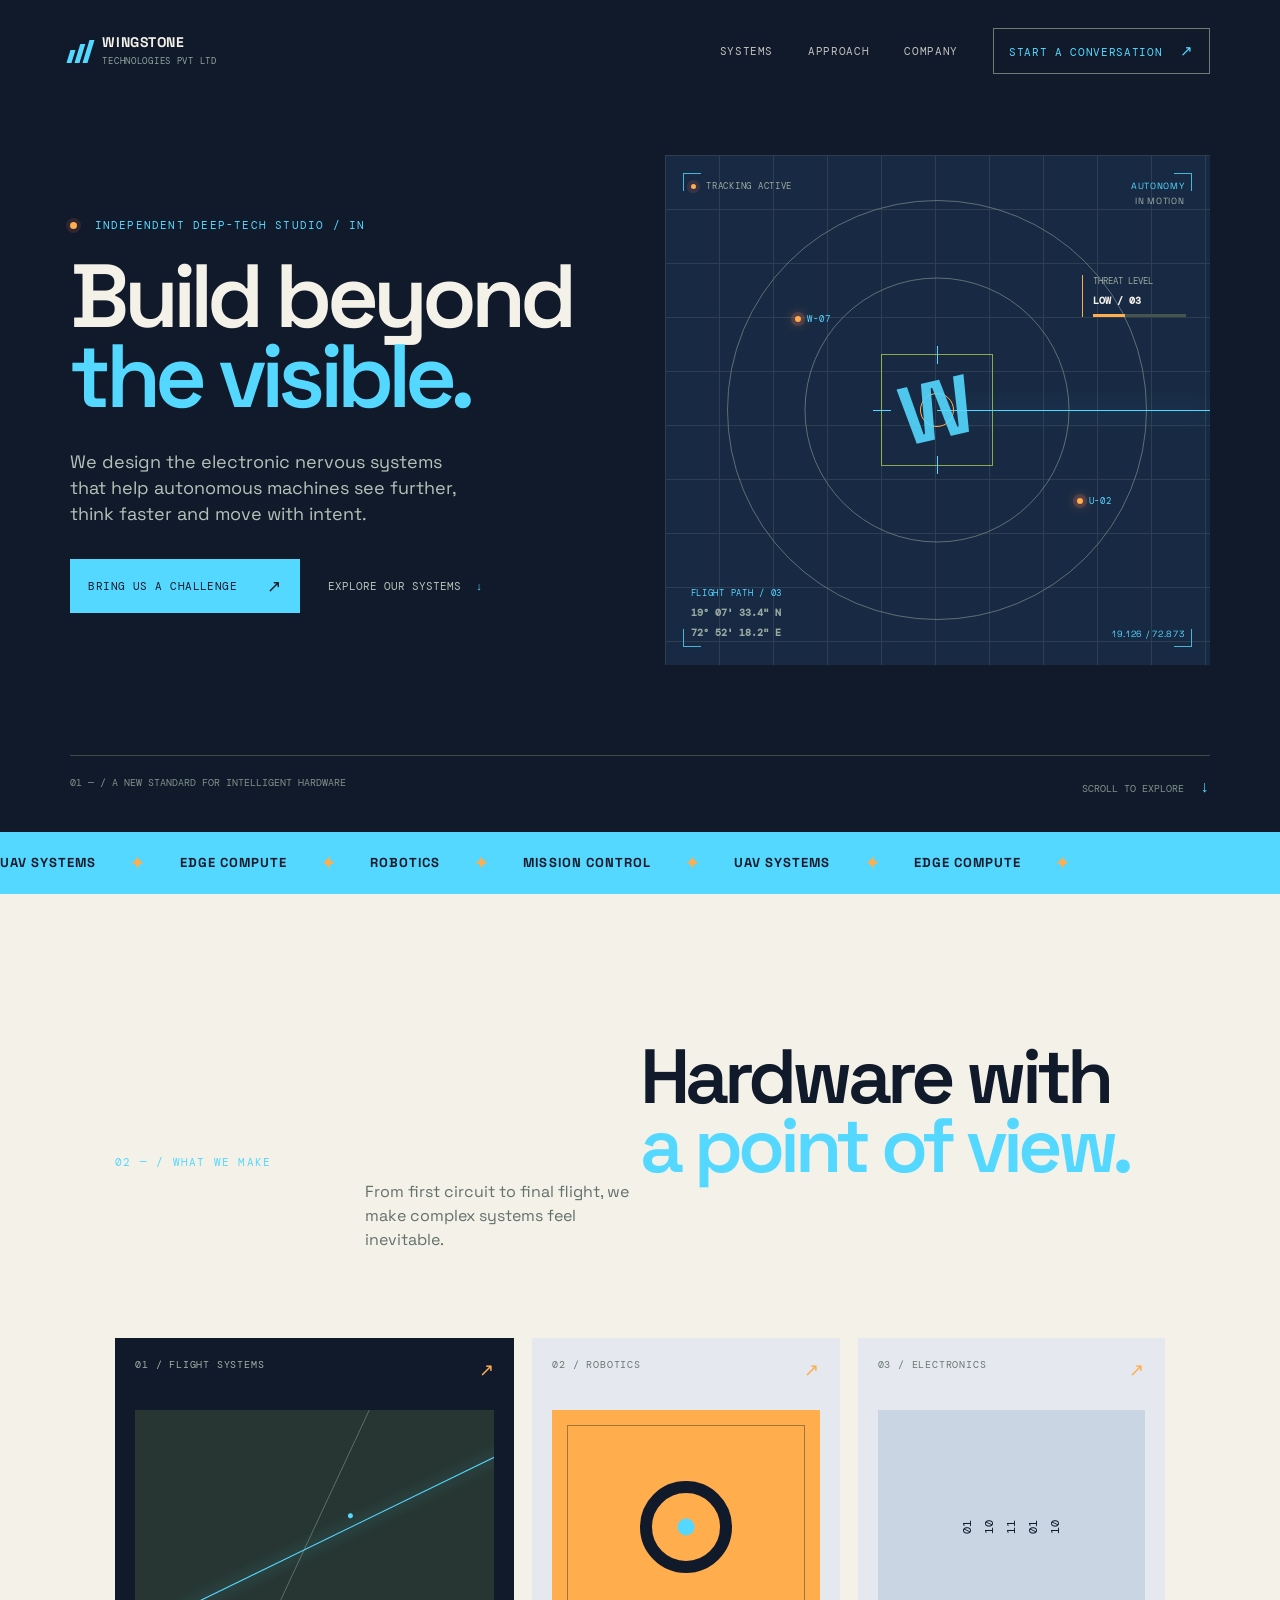
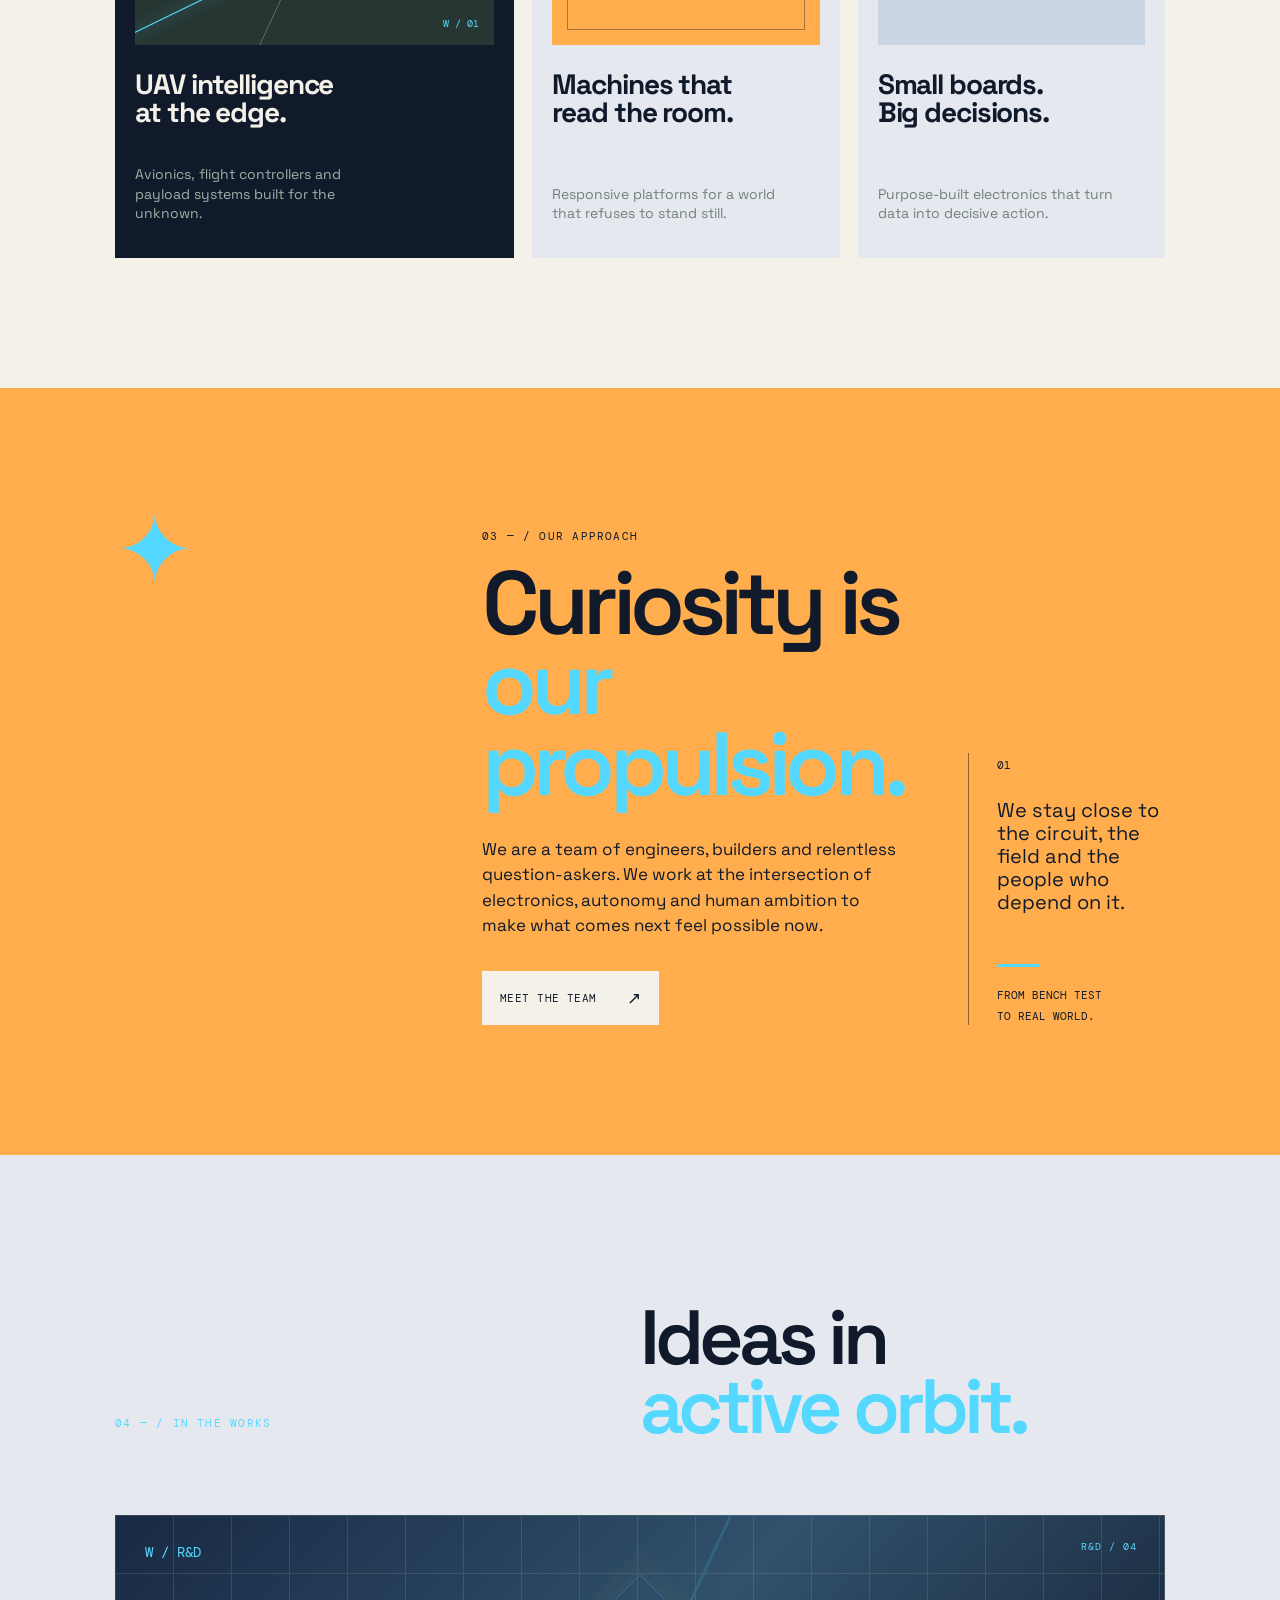
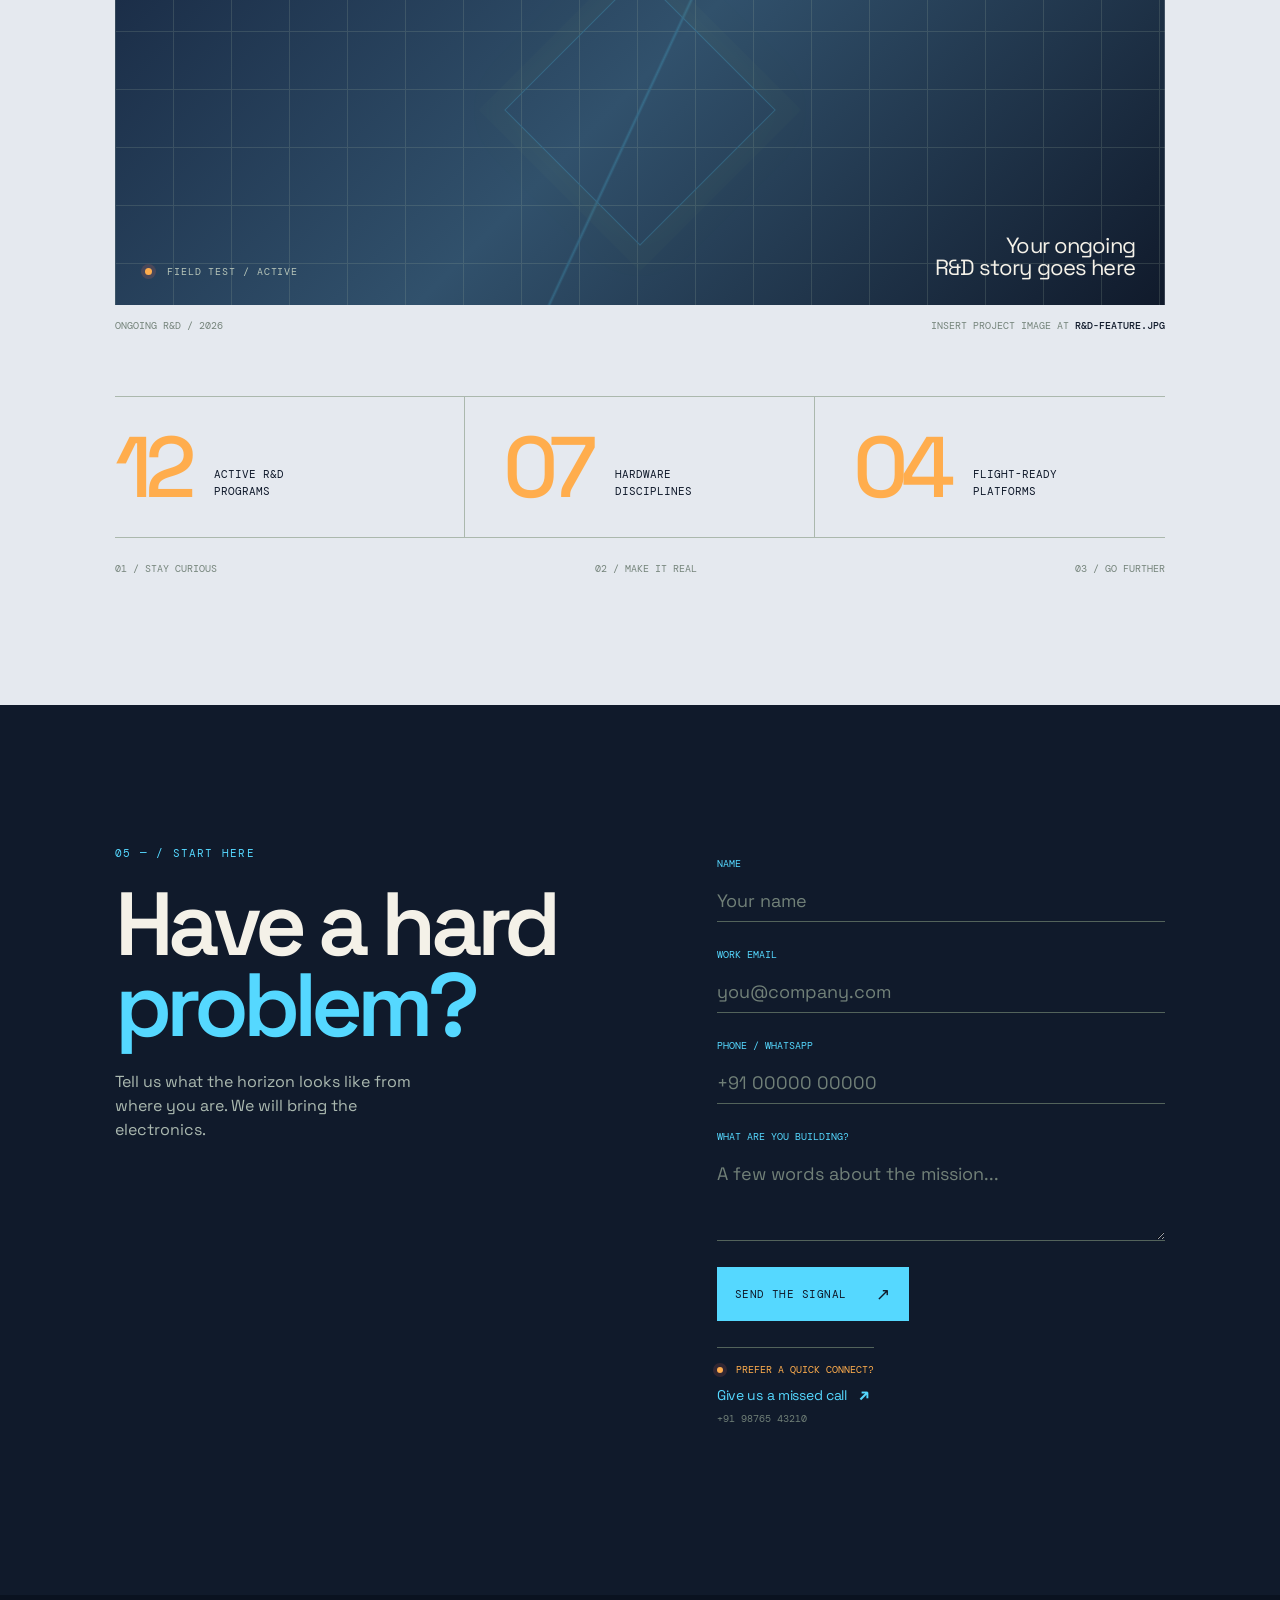
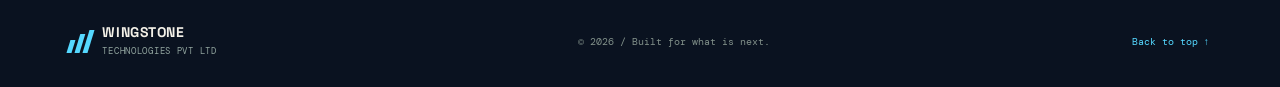
==== index.html @ be5c52ad "First commit" ====
<!doctype html>
<html lang="en">
<head>
  <meta charset="UTF-8" />
  <meta name="viewport" content="width=device-width, initial-scale=1.0" />
  <meta name="description" content="Wingstone Technologies builds intelligent electronic systems for UAVs, aerospace and robotics." />
  <title>Wingstone Technologies | Build Beyond the Visible</title>
  <link rel="preconnect" href="https://fonts.googleapis.com" />
  <link rel="preconnect" href="https://fonts.gstatic.com" crossorigin />
  <link href="https://fonts.googleapis.com/css2?family=DM+Mono:wght@400;500&family=Space+Grotesk:wght@400;500;600;700&display=swap" rel="stylesheet" />
  <link rel="stylesheet" href="styles.css" />
</head>
<body>
  <div class="site-shell">
    <header class="site-header">
      <a class="brand" href="#top" aria-label="Wingstone Technologies home">
        <span class="brand-mark"><i></i><i></i><i></i></span>
        <span>WINGSTONE<span class="brand-sub">TECHNOLOGIES PVT LTD</span></span>
      </a>
      <button class="menu-toggle" aria-label="Toggle navigation" aria-expanded="false"><span></span><span></span></button>
      <nav class="nav-links" aria-label="Primary navigation">
        <a href="#systems">Systems</a>
        <a href="#approach">Approach</a>
        <a href="#company">Company</a>
        <a class="nav-contact" href="#contact">Start a conversation <span>↗</span></a>
      </nav>
    </header>

    <main id="top">
      <section class="hero section-pad">
        <div class="hero-copy reveal">
          <p class="eyebrow"><span class="status-dot"></span> Independent deep-tech studio / IN</p>
          <h1>Build beyond<br /><em>the visible.</em></h1>
          <p class="hero-intro">We design the electronic nervous systems that help autonomous machines see further, think faster and move with intent.</p>
          <div class="hero-actions">
            <a class="button button-dark" href="#contact">Bring us a challenge <span>↗</span></a>
            <a class="text-link" href="#systems">Explore our systems <span>↓</span></a>
          </div>
        </div>
        <div class="hero-art reveal reveal-delay">
          <div class="art-grid"></div>
          <div class="radar-ring ring-one"></div><div class="radar-ring ring-two"></div>
          <div class="radar-sweep"></div>
          <div class="target-lock"><span></span><i></i></div>
          <div class="radar-blip blip-one"><i></i><span>W-07</span></div>
          <div class="radar-blip blip-two"><i></i><span>U-02</span></div>
          <div class="hud-corners"><i></i><i></i><i></i><i></i></div>
          <div class="aircraft silhouette">W</div>
          <div class="telemetry"><span>FLIGHT PATH / 03</span><strong>19° 07' 33.4" N</strong><strong>72° 52' 18.2" E</strong></div>
          <div class="art-label">AUTONOMY<br /><span>IN MOTION</span></div>
          <div class="threat-panel"><span>THREAT LEVEL</span><strong>LOW / 03</strong><i><b></b></i></div>
          <div class="tracking"><span class="status-dot"></span> TRACKING ACTIVE</div>
          <div class="coordinate">19.126 / 72.873</div>
        </div>
        <div class="hero-foot reveal">
          <span>01 — / A new standard for intelligent hardware</span>
          <span>Scroll to explore <b>↓</b></span>
        </div>
      </section>

      <section class="ticker" aria-label="Company capabilities">
        <div class="ticker-track"><span>UAV SYSTEMS</span><b>✦</b><span>EDGE COMPUTE</span><b>✦</b><span>ROBOTICS</span><b>✦</b><span>MISSION CONTROL</span><b>✦</b><span>UAV SYSTEMS</span><b>✦</b><span>EDGE COMPUTE</span><b>✦</b></div>
      </section>

      <section class="systems section-pad" id="systems">
        <div class="section-heading reveal"><p class="eyebrow">02 — / What we make</p><h2>Hardware with<br /><em>a point of view.</em></h2><p class="heading-note">From first circuit to final flight, we make complex systems feel inevitable.</p></div>
        <div class="system-grid">
          <article class="system-card system-card-main reveal"><div class="card-top"><span>01 / FLIGHT SYSTEMS</span><span class="card-arrow">↗</span></div><div class="card-visual flight-visual"><div class="flight-line"></div><span class="visual-tag">W / 01</span></div><h3>UAV intelligence<br />at the edge.</h3><p>Avionics, flight controllers and payload systems built for the unknown.</p></article>
          <article class="system-card reveal reveal-delay"><div class="card-top"><span>02 / ROBOTICS</span><span class="card-arrow">↗</span></div><div class="card-visual robot-visual"><div class="robot-eye"></div><div class="robot-cross"></div></div><h3>Machines that<br />read the room.</h3><p>Responsive platforms for a world that refuses to stand still.</p></article>
          <article class="system-card reveal"><div class="card-top"><span>03 / ELECTRONICS</span><span class="card-arrow">↗</span></div><div class="card-visual circuit-visual"><span>01</span><span>10</span><span>11</span><span>01</span><span>10</span></div><h3>Small boards.<br />Big decisions.</h3><p>Purpose-built electronics that turn data into decisive action.</p></article>
        </div>
      </section>

      <section class="manifesto" id="approach">
        <div class="manifesto-mark">✦</div>
        <div class="manifesto-copy reveal"><p class="eyebrow">03 — / Our approach</p><h2>Curiosity is<br /><em>our propulsion.</em></h2><p>We are a team of engineers, builders and relentless question-askers. We work at the intersection of electronics, autonomy and human ambition to make what comes next feel possible now.</p><a class="button button-light" href="#contact">Meet the team <span>↗</span></a></div>
        <div class="manifesto-aside reveal reveal-delay"><span class="aside-number">01</span><p>We stay close to the circuit, the field and the people who depend on it.</p><span class="aside-line"></span><span class="aside-caption">From bench test<br />to real world.</span></div>
      </section>

      <section class="numbers section-pad" id="company">
        <div class="section-heading reveal"><p class="eyebrow">04 — / In the works</p><h2>Ideas in<br /><em>active orbit.</em></h2></div>
        <figure class="rd-feature reveal">
          <div class="rd-photo" role="img" aria-label="Ongoing R&D project image placeholder">
            <div class="rd-photo-grid"></div>
            <span class="rd-photo-mark">W / R&amp;D</span>
            <span class="rd-photo-status"><i></i> FIELD TEST / ACTIVE</span>
            <span class="rd-photo-note">Your ongoing<br />R&amp;D story goes here</span>
          </div>
          <figcaption><span>Ongoing R&amp;D / 2026</span><span>Insert project image at <b>r&amp;d-feature.jpg</b></span></figcaption>
        </figure>
        <div class="number-grid">
          <div class="number-item reveal"><strong data-count="12">0</strong><span>Active R&amp;D<br />programs</span></div>
          <div class="number-item reveal"><strong data-count="07">0</strong><span>Hardware<br />disciplines</span></div>
          <div class="number-item reveal"><strong data-count="04">0</strong><span>Flight-ready<br />platforms</span></div>
        </div>
        <div class="principles reveal"><span>01 / STAY CURIOUS</span><span>02 / MAKE IT REAL</span><span>03 / GO FURTHER</span></div>
      </section>

      <section class="contact section-pad" id="contact">
        <div class="contact-copy reveal"><p class="eyebrow">05 — / Start here</p><h2>Have a hard<br /><em>problem?</em></h2><p>Tell us what the horizon looks like from where you are. We will bring the electronics.</p></div>
        <form class="contact-form reveal reveal-delay">
          <label>Name<input required type="text" placeholder="Your name" /></label>
          <label>Work email<input required type="email" placeholder="you@company.com" /></label>
           <label>Phone / WhatsApp<input type="tel" placeholder="+91 00000 00000" /></label>
          <label>What are you building?<textarea required rows="3" placeholder="A few words about the mission..."></textarea></label>
          <button class="button button-dark" type="submit">Send the signal <span>↗</span></button>
           <a class="missed-call" href="tel:+919876543210"><span><i></i> Prefer a quick connect?</span><strong>Give us a missed call <b>↗</b></strong><small>+91 98765 43210</small></a>
          <p class="form-message" role="status"></p>
        </form>
      </section>
    </main>

    <footer class="site-footer"><a class="brand" href="#top"><span class="brand-mark"><i></i><i></i><i></i></span><span>WINGSTONE<span class="brand-sub">TECHNOLOGIES PVT LTD</span></span></a><span class="footer-note">© <span id="year"></span> / Built for what is next.</span><a class="footer-top" href="#top">Back to top ↑</a></footer>
  </div>
  <script src="script.js"></script>
</body>
</html>
---- styles.css ----
.missed-call{display:grid;gap:7px;width:max-content;color:#abb9b0;font:10px var(--mono);text-transform:uppercase;border-top:1px solid #53635b;padding-top:15px}.missed-call span{color:var(--coral)}.missed-call i{display:inline-block;width:6px;height:6px;margin-right:7px;border-radius:50%;background:var(--coral);box-shadow:0 0 0 4px rgba(255,113,91,.14)}.missed-call strong{color:var(--acid);font:14px var(--display);letter-spacing:-.02em;text-transform:none}.missed-call strong b{font-size:17px;margin-left:8px}.missed-call small{color:#718078;font:10px var(--mono)}.form-message{font:11px var(--mono);color:var(--acid);min-height:14px;margin:0}
@import url('https://fonts.googleapis.com/css2?family=DM+Mono:wght@400;500&family=Space+Grotesk:wght@400;500;600;700&display=swap');

:root { --ink:#101a2b; --paper:#f4f1e8; --acid:#55d8ff; --coral:#ffad4d; --mist:#d9e0ea; --mono:'DM Mono', monospace; --display:'Space Grotesk', sans-serif; }
* { box-sizing:border-box; }
html { scroll-behavior:smooth; }
body { margin:0; color:var(--ink); background:var(--paper); font-family:var(--display); }
a { color:inherit; text-decoration:none; }
.site-shell { overflow:hidden; }
.site-header { position:absolute; z-index:10; top:0; width:100%; padding:28px 5.5vw; display:flex; align-items:center; justify-content:space-between; color:var(--paper); }
.brand { display:flex; align-items:center; gap:11px; font-size:14px; font-weight:700; letter-spacing:.04em; line-height:1; }
.brand-sub { display:block; margin-top:6px; color:#91a49e; font:9px var(--mono); letter-spacing:.08em; }
.brand-mark { display:flex; align-items:flex-end; gap:3px; height:23px; transform:skew(-17deg); }
.brand-mark i { display:block; width:5px; background:var(--acid); }.brand-mark i:nth-child(1){height:13px}.brand-mark i:nth-child(2){height:19px}.brand-mark i:nth-child(3){height:23px}
.nav-links { display:flex; align-items:center; gap:35px; font:11px var(--mono); letter-spacing:.06em; text-transform:uppercase; }.nav-links a { opacity:.78; transition:opacity .25s; }.nav-links a:hover{opacity:1}.nav-contact { border:1px solid #6c7c75; padding:12px 15px; color:var(--acid); opacity:1!important; }.nav-contact span { font-size:15px; margin-left:10px; }
.menu-toggle { display:none; }
.section-pad { padding:130px 9vw; }
.hero { min-height:760px; padding:155px 5.5vw 35px; display:grid; grid-template-columns:1fr 1.08fr; gap:7vw; align-items:center; background:#17211f; color:var(--paper); position:relative; }
.hero-copy { position:relative; z-index:1; }.eyebrow { color:var(--acid); font:11px var(--mono); letter-spacing:.11em; text-transform:uppercase; }.status-dot { width:7px; height:7px; display:inline-block; border-radius:50%; background:var(--coral); margin-right:9px; box-shadow:0 0 0 4px rgba(255,113,91,.13); }
h1,h2 { margin:24px 0; font-size:clamp(56px,7vw,106px); line-height:.9; letter-spacing:-.065em; font-weight:600; }h1 em,h2 em { color:var(--acid); font-style:normal; }.hero-intro { max-width:405px; color:#b6c2b9; font-size:18px; line-height:1.45; margin:32px 0; }.hero-actions { display:flex; align-items:center; gap:28px; }.button { display:inline-flex; align-items:center; justify-content:space-between; gap:30px; padding:16px 18px; border:0; font:11px var(--mono); letter-spacing:.04em; text-transform:uppercase; cursor:pointer; transition:transform .25s, background .25s; }.button:hover { transform:translateY(-3px); }.button-dark { background:var(--acid); color:var(--ink); }.button-light { background:var(--paper); color:var(--ink); }.button span { font-size:17px; }.text-link { color:#b6c2b9; font:11px var(--mono); text-transform:uppercase; }.text-link span { color:var(--acid); margin-left:8px; }
.hero-art { height:510px; position:relative; background:#202c29; overflow:hidden; }.art-grid { position:absolute; inset:0; opacity:.2; background-image:linear-gradient(#82958c 1px, transparent 1px),linear-gradient(90deg,#82958c 1px,transparent 1px); background-size:54px 54px; }.radar-ring { position:absolute; border:1px solid #82958c; border-radius:50%; left:50%; top:50%; transform:translate(-50%,-50%); opacity:.65; }.ring-one{width:420px;height:420px}.ring-two{width:265px;height:265px}.radar-sweep { position:absolute; left:50%; top:50%; width:50%; height:1px; background:var(--acid); transform-origin:left; animation:sweep 5s linear infinite; box-shadow:0 0 24px var(--acid); }.target-lock { position:absolute; left:50%; top:50%; width:112px; height:112px; transform:translate(-50%,-50%); border:1px solid rgba(200,239,83,.65); animation:lockPulse 2s ease-in-out infinite; }.target-lock:before,.target-lock:after,.target-lock span:before,.target-lock span:after { content:''; position:absolute; background:var(--acid); }.target-lock:before,.target-lock:after { width:18px; height:1px; top:50%; }.target-lock:before{left:-9px}.target-lock:after{right:-9px}.target-lock span:before,.target-lock span:after { width:1px; height:18px; left:50%; }.target-lock span:before{top:-9px}.target-lock span:after{bottom:-9px}.target-lock i { position:absolute; inset:38px; border:1px solid var(--coral); border-radius:50%; }.radar-blip { position:absolute; display:flex; align-items:center; gap:6px; color:var(--acid); font:9px var(--mono); letter-spacing:.08em; }.radar-blip i { width:6px; height:6px; border-radius:50%; background:var(--coral); box-shadow:0 0 0 4px rgba(255,113,91,.18),0 0 12px var(--coral); animation:blip 1.8s ease-in-out infinite; }.blip-one{left:24%;top:31%;animation:contactOne 7s ease-in-out infinite}.blip-two{right:18%;bottom:31%;animation:contactTwo 9s ease-in-out infinite}.hud-corners { position:absolute; inset:18px; pointer-events:none; }.hud-corners i { position:absolute; width:18px; height:18px; border-color:var(--acid); border-style:solid; opacity:.8; }.hud-corners i:nth-child(1){top:0;left:0;border-width:1px 0 0 1px}.hud-corners i:nth-child(2){top:0;right:0;border-width:1px 1px 0 0}.hud-corners i:nth-child(3){bottom:0;left:0;border-width:0 0 1px 1px}.hud-corners i:nth-child(4){bottom:0;right:0;border-width:0 1px 1px 0}.aircraft { position:absolute; left:50%; top:50%; transform:translate(-50%,-50%) rotate(-13deg); color:var(--acid); font-size:82px; font-weight:700; opacity:.9; }.telemetry { position:absolute; bottom:26px; left:26px; display:grid; gap:7px; font:10px var(--mono); color:#99aaa0; }.telemetry span,.coordinate,.art-label { color:var(--acid); font-size:9px; letter-spacing:.08em; }.art-label { position:absolute; top:24px; right:25px; text-align:right; line-height:1.7; }.art-label span{color:#9caea5}.threat-panel { position:absolute; right:24px; top:120px; display:grid; gap:7px; min-width:104px; border-left:1px solid var(--coral); padding-left:10px; font:9px var(--mono); color:#99aaa0; }.threat-panel strong{color:var(--paper);font-size:10px}.threat-panel i{height:3px;background:#45544d}.threat-panel b{display:block;width:35%;height:100%;background:var(--coral)}.tracking { position:absolute; left:26px; top:25px; color:#99aaa0; font:9px var(--mono); letter-spacing:.08em; }.tracking .status-dot{width:5px;height:5px;margin-right:5px}.coordinate { position:absolute; right:25px; bottom:25px; }.hero-foot { grid-column:1/-1; border-top:1px solid #3c4a44; padding-top:20px; display:flex; justify-content:space-between; color:#80918a; font:10px var(--mono); text-transform:uppercase; }.hero-foot b{color:var(--acid);font-size:16px;margin-left:10px}
.ticker { padding:20px 0; background:var(--acid); overflow:hidden; white-space:nowrap; }.ticker-track { display:flex; align-items:center; gap:34px; width:max-content; animation:marquee 24s linear infinite; font-size:13px; font-weight:700; letter-spacing:.08em; }.ticker b { font-size:17px; color:var(--coral); }
.section-heading { display:grid; grid-template-columns:1fr 1fr; align-items:end; margin-bottom:74px; }.section-heading h2 { font-size:clamp(48px,6vw,82px); margin:18px 0 0; }.heading-note { max-width:275px; justify-self:end; line-height:1.5; color:#62716a; margin:0 0 12px; }.systems { background:var(--paper); }.system-grid { display:grid; grid-template-columns:1.3fr 1fr 1fr; gap:18px; }.system-card { min-height:520px; padding:20px; background:#dfe4da; display:flex; flex-direction:column; }.system-card-main { background:var(--ink); color:var(--paper); }.card-top { display:flex; justify-content:space-between; font:10px var(--mono); color:#687770; letter-spacing:.08em; }.system-card-main .card-top{color:#a2b0a7}.card-arrow { font-size:18px; color:var(--coral); }.card-visual { height:235px; margin:28px 0 25px; position:relative; overflow:hidden; }.flight-visual { background:#273632; background-image:radial-gradient(circle at 60% 45%, var(--acid) 0 2px,transparent 3px),linear-gradient(115deg,transparent 49.8%,#5e7167 50%,transparent 50.2%); }.flight-line { position:absolute; height:1px; width:140%; top:55%; left:-17%; background:var(--acid); transform:rotate(-26deg); box-shadow:0 0 14px var(--acid); }.visual-tag { position:absolute; bottom:15px; right:15px; color:var(--acid); font:10px var(--mono); }.robot-visual { background:var(--coral); }.robot-eye { position:absolute; width:92px; height:92px; border:12px solid var(--ink); border-radius:50%; left:50%; top:50%; transform:translate(-50%,-50%); }.robot-eye:after { content:''; width:17px; height:17px; background:var(--acid); border-radius:50%; position:absolute; left:50%; top:50%; transform:translate(-50%,-50%); }.robot-cross { position:absolute; inset:15px; border:1px solid rgba(23,33,31,.4); }.circuit-visual { display:flex; gap:8px; align-items:center; justify-content:center; background:#b9c4b8; background-image:linear-gradient(90deg,transparent 49%,#89998f 50%,transparent 51%),linear-gradient(#89998f 1px,transparent 1px); background-size:100% 56px; }.circuit-visual span { font:12px var(--mono); color:var(--ink); transform:rotate(-90deg); }.system-card h3 { margin:0 0 12px; font-size:28px; line-height:1; letter-spacing:-.04em; }.system-card p { color:#718078; font-size:14px; line-height:1.4; max-width:240px; margin-top:auto; }.system-card-main p{color:#a2b0a7}
.manifesto { background:var(--coral); color:var(--ink); padding:130px 9vw; display:grid; grid-template-columns:1fr 1.2fr .65fr; gap:5vw; position:relative; }.manifesto .eyebrow{color:var(--ink)}.manifesto h2{margin-top:20px}.manifesto-copy>p:not(.eyebrow){max-width:455px;font-size:17px;line-height:1.5;margin:32px 0}.manifesto-mark{font-size:95px;color:var(--acid);line-height:.7}.manifesto-aside{border-left:1px solid rgba(23,33,31,.5); padding-left:28px; align-self:end}.aside-number{font:11px var(--mono)}.manifesto-aside p{font-size:20px;line-height:1.15;margin:25px 0 50px}.aside-line{display:block;width:42px;height:3px;background:var(--acid);margin-bottom:16px}.aside-caption{font:11px var(--mono);text-transform:uppercase}
.numbers { background:#dfe4da; }.rd-feature { margin:0 0 64px; }.rd-photo { height:390px; position:relative; overflow:hidden; background-image:url('r&d-feature.jpg'),linear-gradient(135deg,#263733,#55655b 48%,#17211f); background-position:center;background-size:cover; color:var(--paper); }.rd-photo:before { content:'R&D / 04'; position:absolute; top:25px; right:28px; color:var(--acid); font:10px var(--mono); letter-spacing:.1em; }.rd-photo-grid { position:absolute; inset:0; opacity:.2; background-image:linear-gradient(115deg,transparent 49.8%,var(--acid) 50%,transparent 50.2%),linear-gradient(#9caf9e 1px,transparent 1px),linear-gradient(90deg,#9caf9e 1px,transparent 1px); background-size:100% 100%,58px 58px,58px 58px; }.rd-photo-grid:after { content:''; position:absolute; width:190px; height:190px; left:50%; top:50%; transform:translate(-50%,-50%) rotate(45deg); border:1px solid var(--acid); box-shadow:0 0 0 18px rgba(200,239,83,.08),0 0 45px rgba(200,239,83,.16); }.rd-photo-mark { position:absolute; left:30px; top:28px; color:var(--acid); font:14px var(--mono); }.rd-photo-status { position:absolute; left:30px; bottom:27px; color:#b7c5b9; font:10px var(--mono); letter-spacing:.09em; }.rd-photo-status i { display:inline-block; width:7px; height:7px; margin-right:8px; border-radius:50%; background:var(--coral); box-shadow:0 0 0 4px rgba(255,113,91,.16); }.rd-photo-note { position:absolute; right:30px; bottom:27px; color:var(--paper); font-size:22px; line-height:1; text-align:right; letter-spacing:-.04em; }.rd-feature figcaption { display:flex; justify-content:space-between; padding-top:14px; color:#75847b; font:10px var(--mono); text-transform:uppercase; }.rd-feature figcaption b { color:var(--ink); font-weight:500; }.number-grid { display:grid; grid-template-columns:repeat(3,1fr); border-top:1px solid #abb8ad; border-bottom:1px solid #abb8ad; margin-top:30px; }.number-item { padding:38px 0; display:flex; align-items:flex-end; gap:25px; border-right:1px solid #abb8ad; }.number-item:not(:first-child){padding-left:38px}.number-item:last-child{border:0}.number-item strong{font-size:86px;line-height:.75;font-weight:500;letter-spacing:-.08em;color:var(--coral)}.number-item span{font:11px var(--mono);text-transform:uppercase;line-height:1.5}.principles { display:flex; justify-content:space-between; color:#75847b; font:10px var(--mono); margin-top:24px; }
.contact { background:var(--ink); color:var(--paper); display:grid; grid-template-columns:1fr 1fr; gap:12vw; }.contact-copy h2{font-size:clamp(54px,7vw,93px)}.contact-copy>p:last-child{color:#abb9b0;max-width:300px;line-height:1.5}.contact-form{display:grid;gap:26px;align-content:center;padding-top:22px}.contact-form label{display:grid;gap:10px;color:var(--acid);font:10px var(--mono);text-transform:uppercase}.contact-form input,.contact-form textarea{resize:vertical;border:0;border-bottom:1px solid #53635b;background:transparent;color:var(--paper);font:18px var(--display);padding:9px 0;outline:0}.contact-form input:focus,.contact-form textarea:focus{border-color:var(--acid)}.contact-form input::placeholder,.contact-form textarea::placeholder{color:#718078}.contact-form .button{width:max-content}.form-message{font:11px var(--mono);color:var(--acid);min-height:14px;margin:0}
.site-footer{background:#111a18;color:#82918a;display:flex;align-items:center;justify-content:space-between;padding:30px 5.5vw;font:10px var(--mono)}.site-footer .brand{color:var(--paper);font-family:var(--display)}.footer-top{color:var(--acid)}
.reveal{opacity:0;transform:translateY(22px);transition:opacity .7s ease,transform .7s ease}.reveal.is-visible{opacity:1;transform:none}.reveal-delay{transition-delay:.12s}@keyframes sweep{to{transform:rotate(360deg)}}@keyframes marquee{to{transform:translateX(-50%)}}@keyframes lockPulse{50%{transform:translate(-50%,-50%) scale(1.08);opacity:.65}}@keyframes blip{50%{transform:scale(1.7);opacity:.45}}@keyframes contactOne{50%{transform:translate(30px,18px)}}@keyframes contactTwo{50%{transform:translate(-24px,-14px)}}
@media (max-width:800px){.site-header{padding:22px 6vw}.menu-toggle{display:flex;background:transparent;border:0;flex-direction:column;gap:6px;padding:8px}.menu-toggle span{display:block;width:25px;height:2px;background:var(--acid)}.nav-links{display:none;position:absolute;top:70px;left:5vw;right:5vw;padding:22px;background:var(--ink);border:1px solid #3c4a44;flex-direction:column;align-items:stretch;gap:20px}.nav-links.is-open{display:flex}.nav-contact{text-align:center}.hero{padding:130px 6vw 30px;display:block;min-height:auto}.hero-art{height:370px;margin-top:64px}.hero-foot{margin-top:34px;font-size:9px}.hero-foot span:first-child{max-width:180px;line-height:1.5}.section-pad{padding:90px 6vw}.section-heading{display:block;margin-bottom:48px}.heading-note{margin-top:25px}.system-grid{grid-template-columns:1fr}.system-card{min-height:440px}.card-visual{height:185px}.manifesto{padding:90px 6vw;display:block}.manifesto-mark{margin-bottom:65px}.manifesto-aside{margin-top:75px}.number-grid{grid-template-columns:1fr}.number-item,.number-item:not(:first-child){padding:30px 0;border-right:0;border-bottom:1px solid #abb8ad}.number-item:last-child{border-bottom:0}.principles{display:grid;gap:15px}.contact{display:block}.contact-form{margin-top:60px}.site-footer{display:grid;gap:25px}.footer-top{justify-self:start}}

/* Signal-blue theme surfaces */
.hero { background:#101a2b; }
.hero-art { background:#182943; }
.system-card { background:#e5e9ef; }
.system-card-main { background:#101a2b; }
.robot-visual { background:#ffad4d; }
.circuit-visual { background:#c9d5e3; }
.manifesto { background:#ffad4d; }
.numbers { background:#e5e9ef; }
.rd-photo { background-image:url('r&d-feature.jpg'),linear-gradient(135deg,#182943,#31516c 48%,#101a2b); }
.contact { background:#101a2b; }
.site-footer { background:#0a1220; }
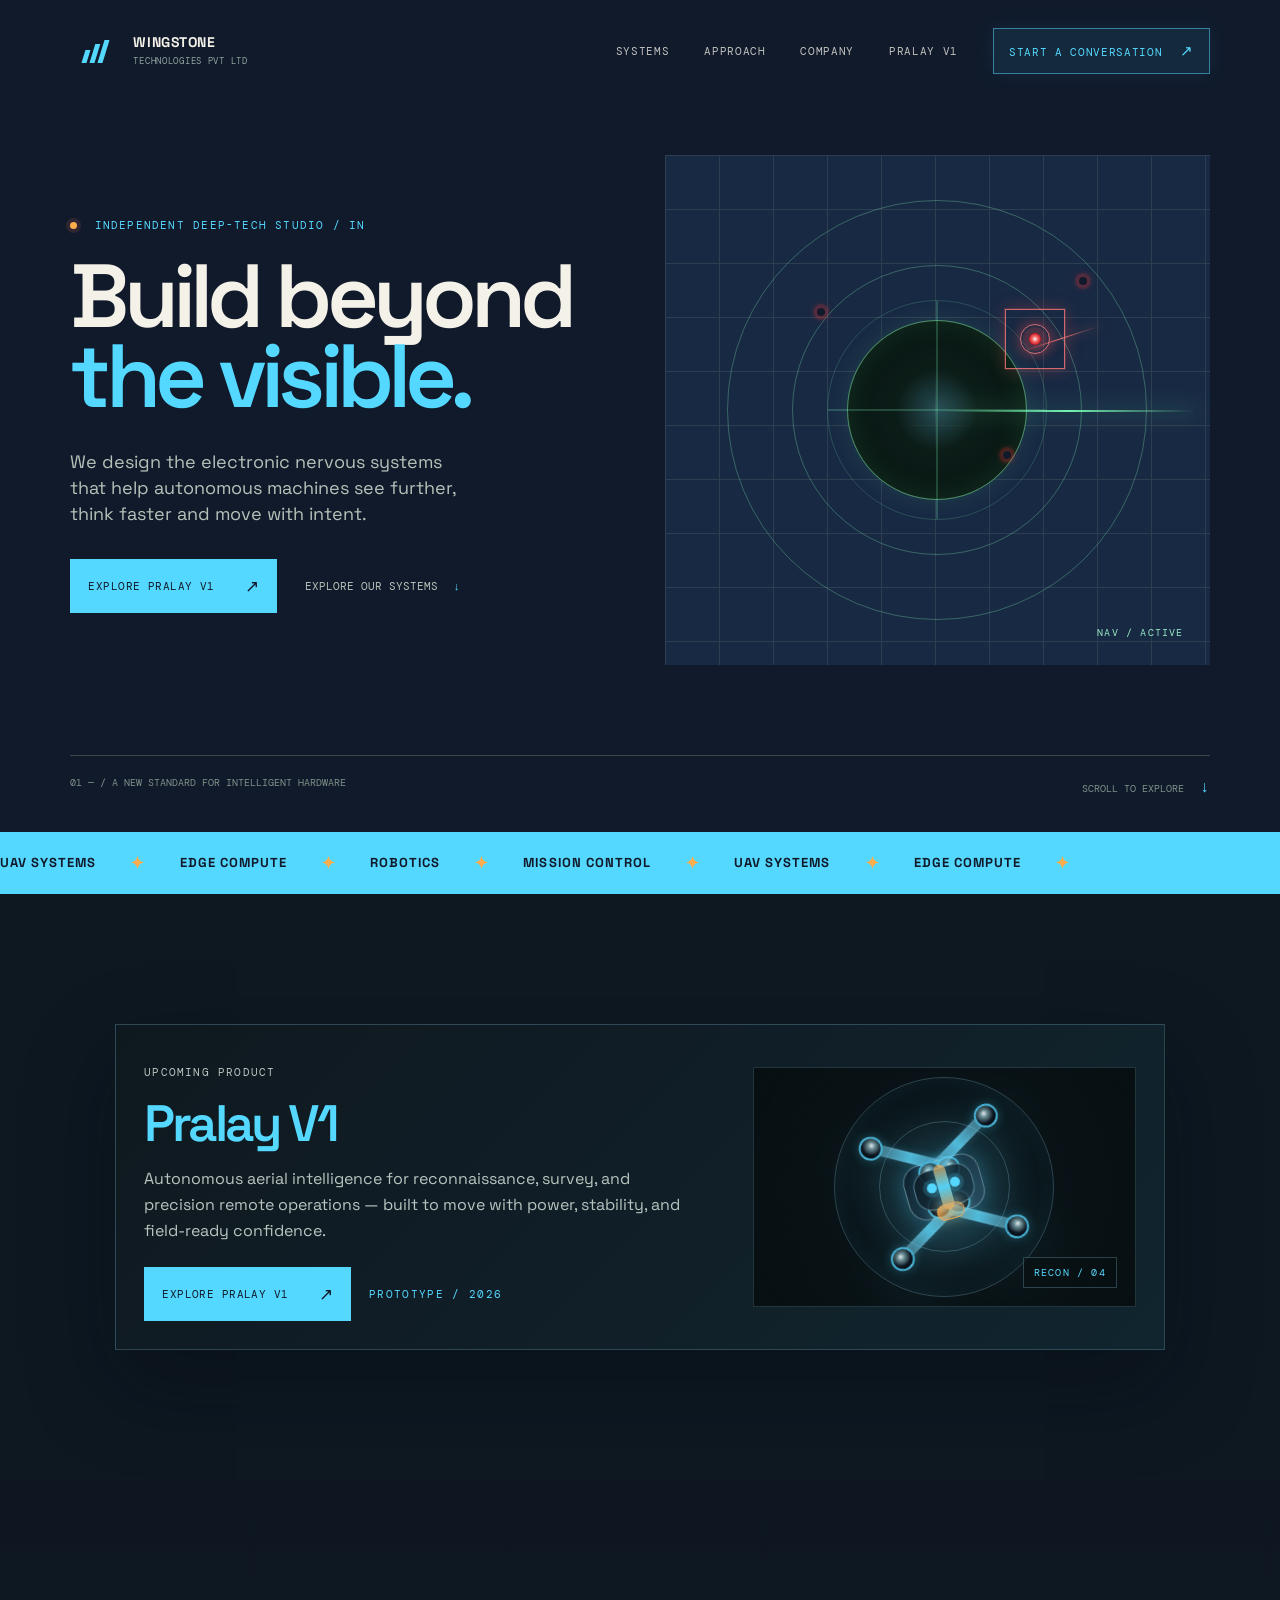
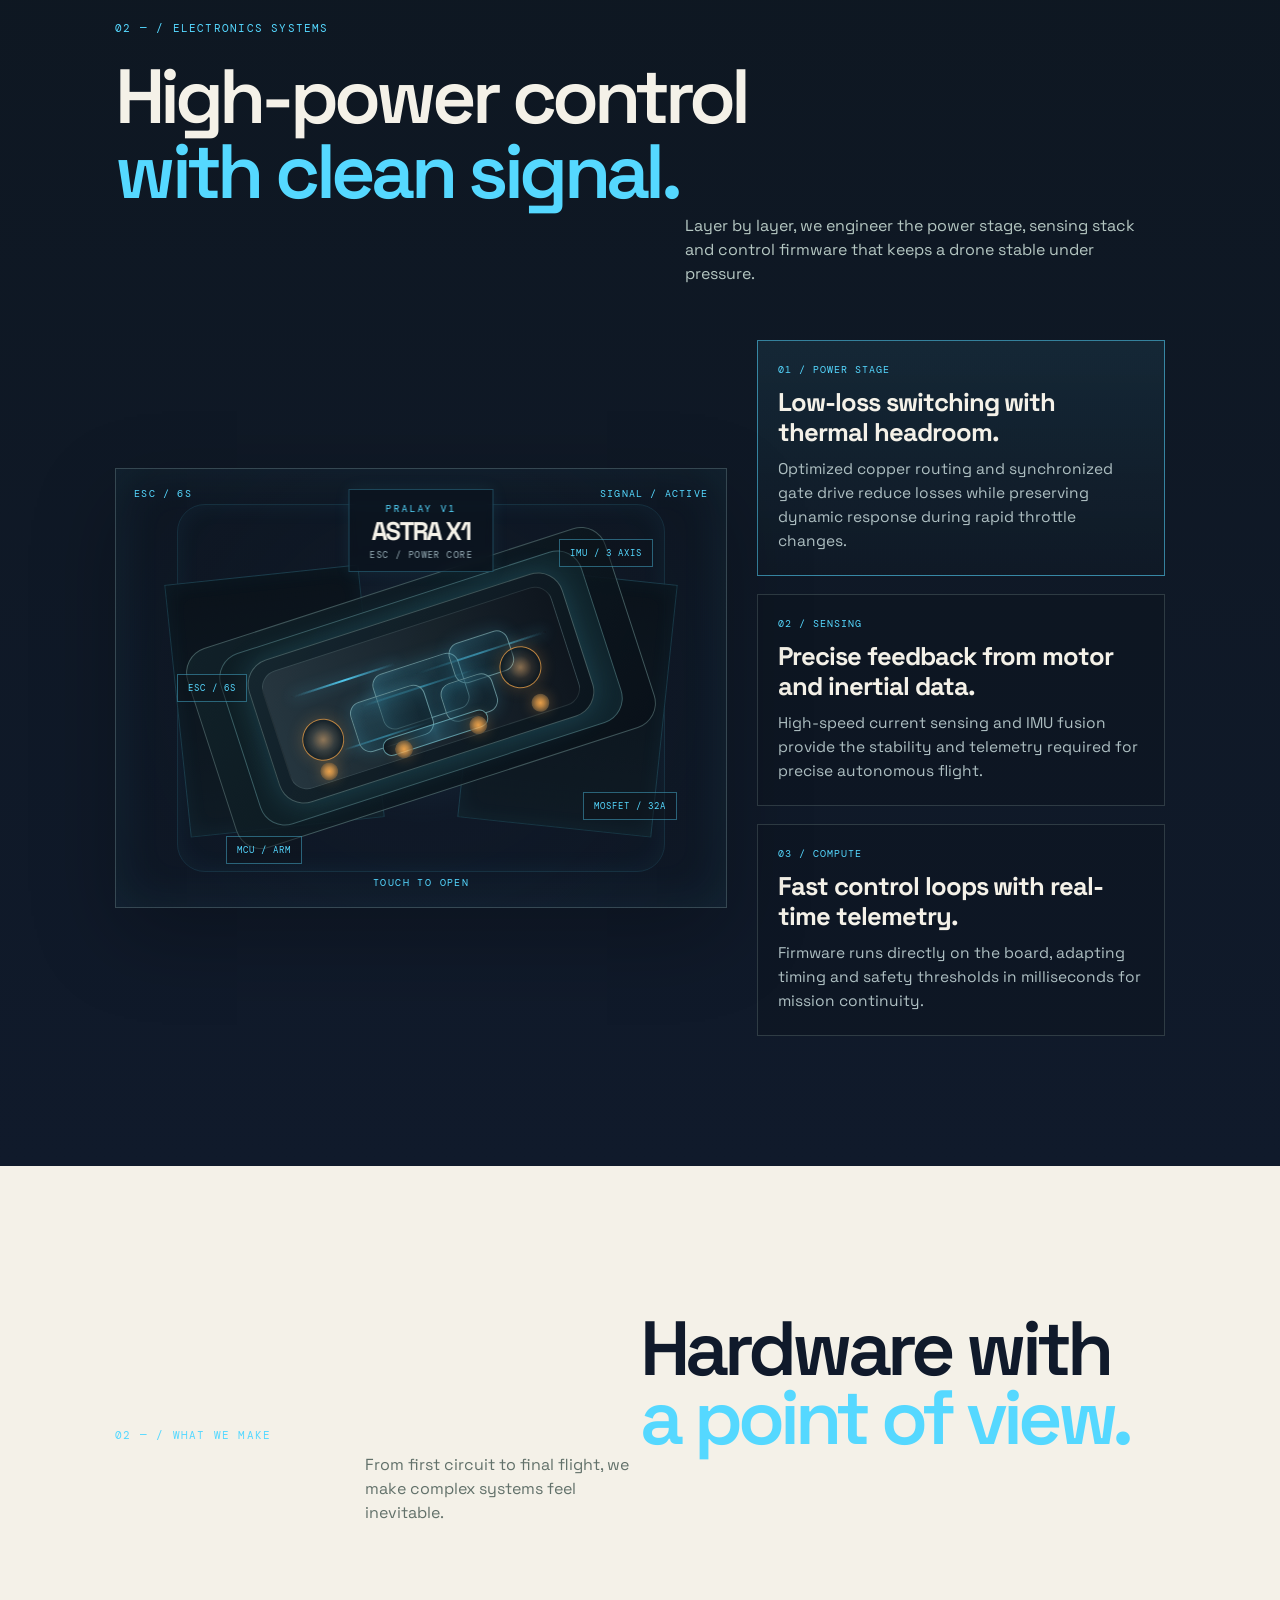
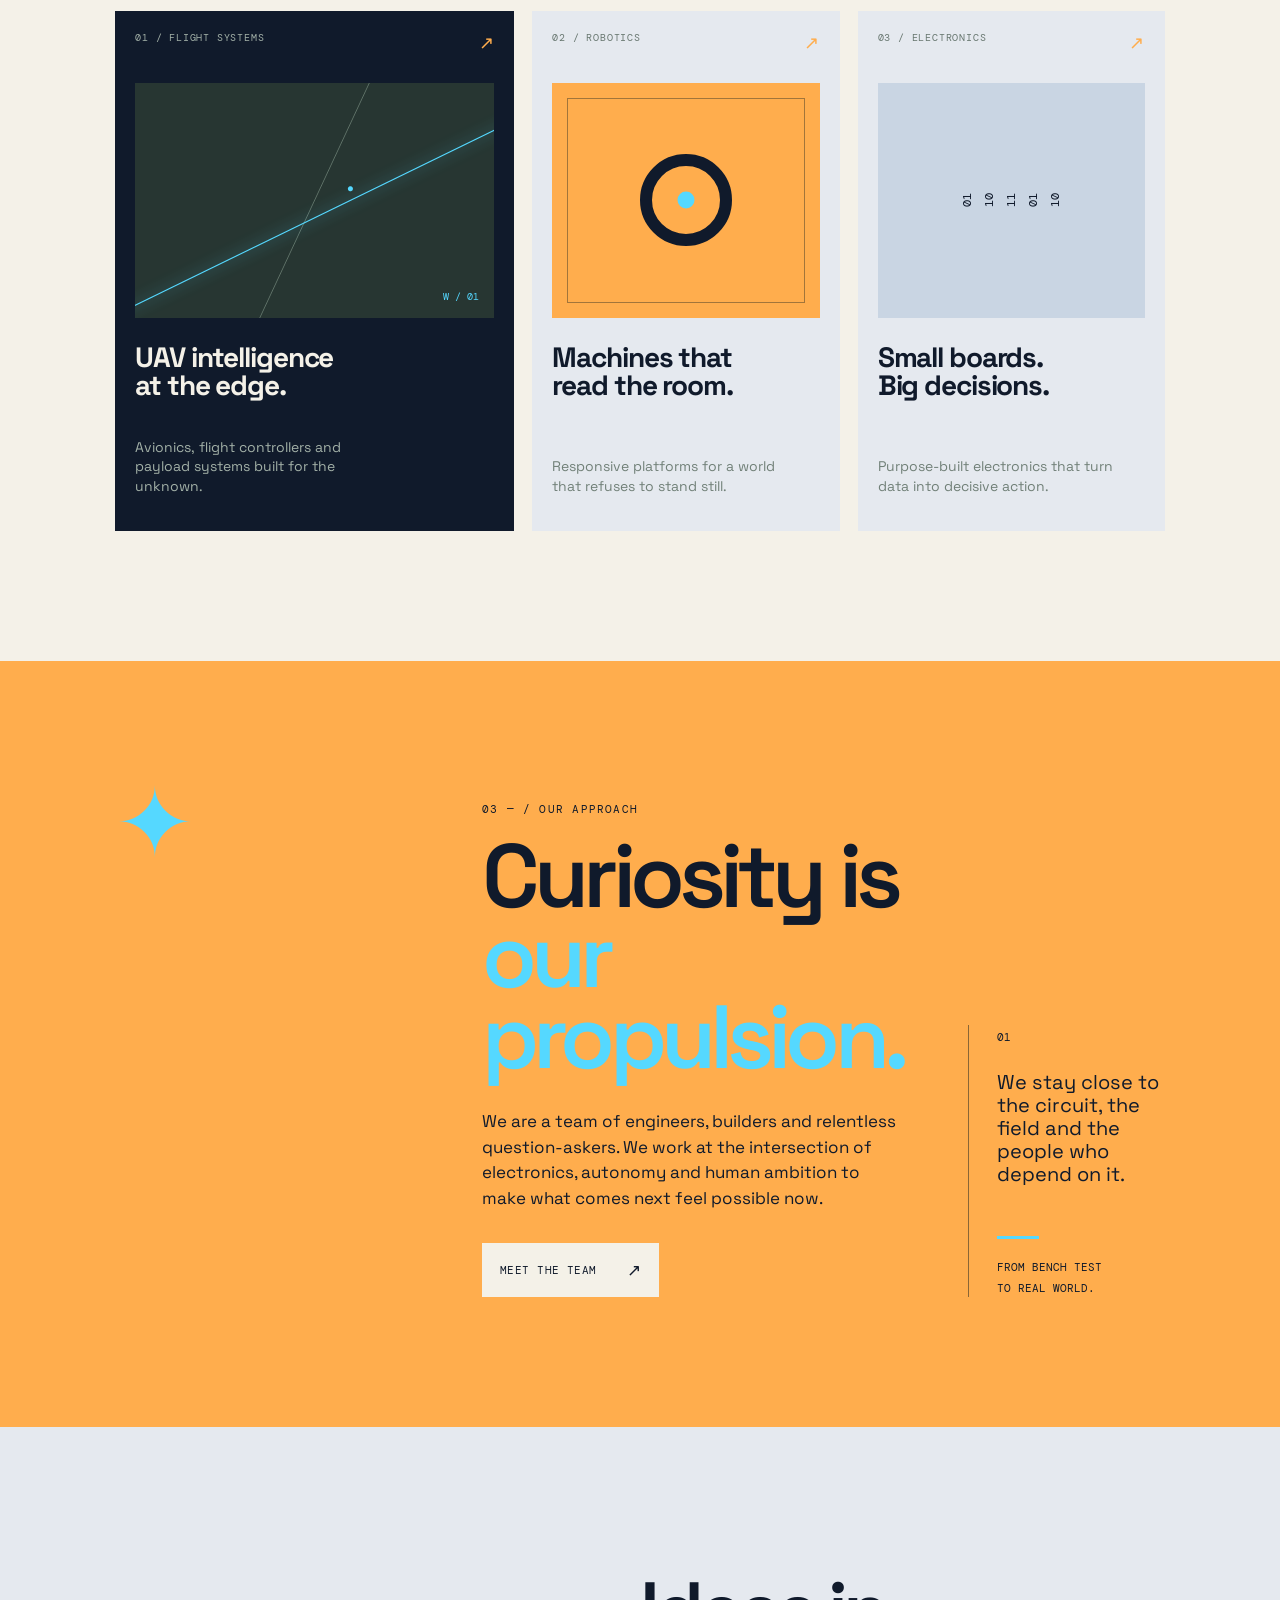
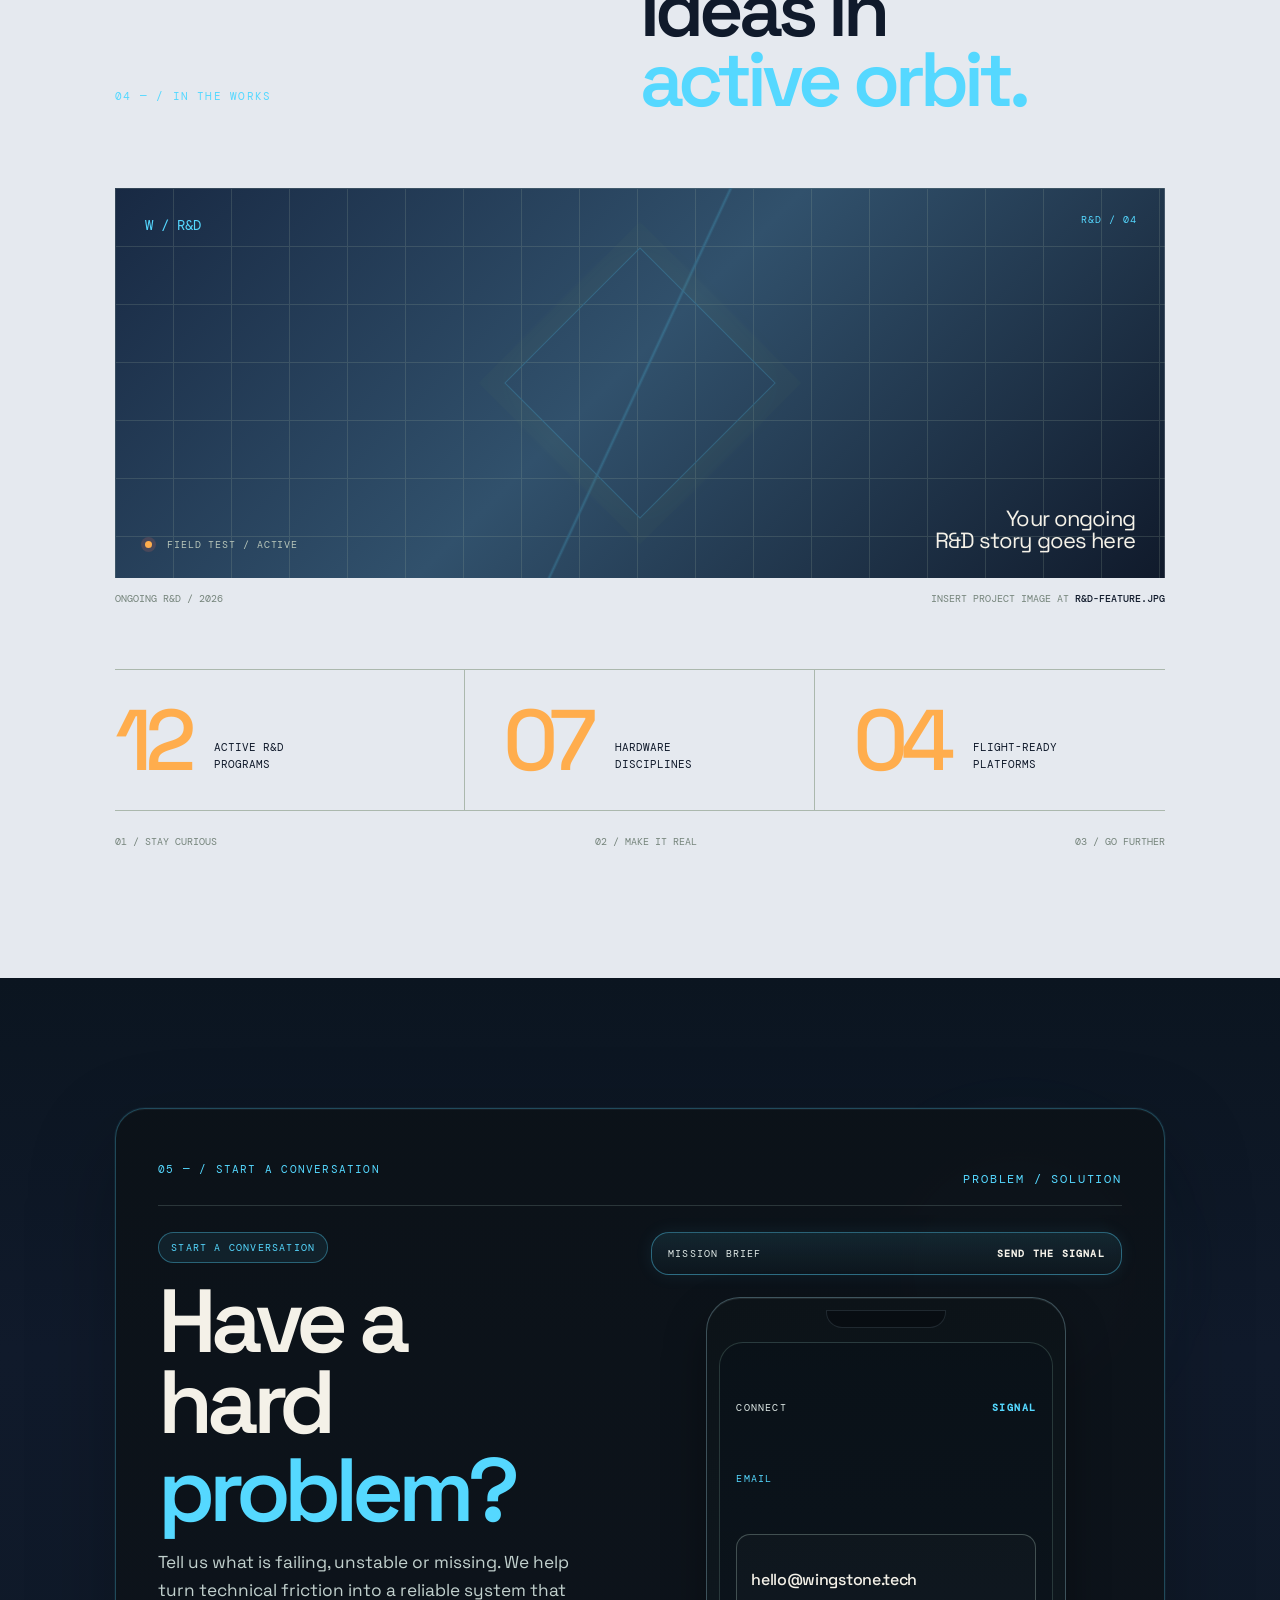
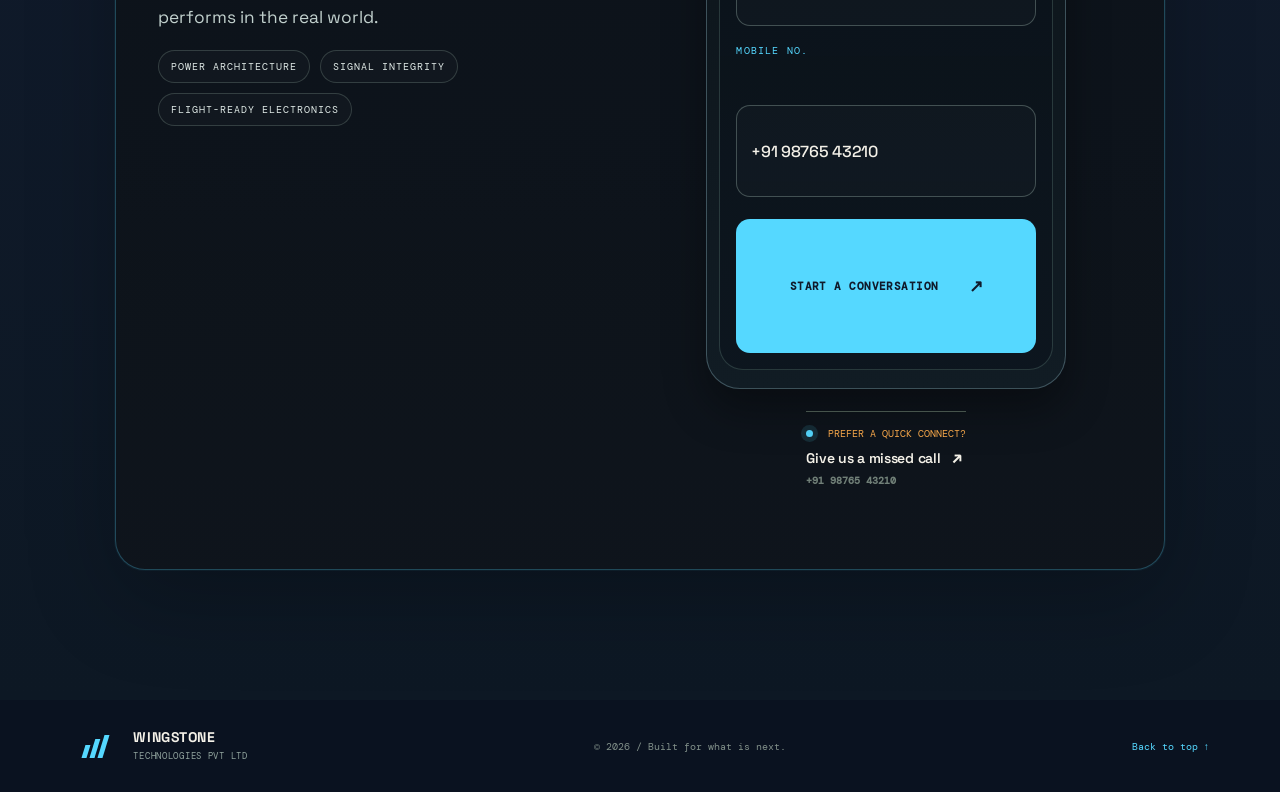
==== commit 039373ad: "Update product landing contact section and signal animation" ====
--- a/index.html
+++ b/index.html
@@ -14,7 +14,7 @@
   <div class="site-shell">
     <header class="site-header">
       <a class="brand" href="#top" aria-label="Wingstone Technologies home">
-        <span class="brand-mark"><i></i><i></i><i></i></span>
+        <span class="brand-logo-slot"><span class="brand-mark"><i></i><i></i><i></i></span></span>
         <span>WINGSTONE<span class="brand-sub">TECHNOLOGIES PVT LTD</span></span>
       </a>
       <button class="menu-toggle" aria-label="Toggle navigation" aria-expanded="false"><span></span><span></span></button>
@@ -22,6 +22,7 @@
         <a href="#systems">Systems</a>
         <a href="#approach">Approach</a>
         <a href="#company">Company</a>
+        <a href="axiom-7-drone-anatomy.html">Pralay V1</a>
         <a class="nav-contact" href="#contact">Start a conversation <span>↗</span></a>
       </nav>
     </header>
@@ -33,24 +34,33 @@
           <h1>Build beyond<br /><em>the visible.</em></h1>
           <p class="hero-intro">We design the electronic nervous systems that help autonomous machines see further, think faster and move with intent.</p>
           <div class="hero-actions">
-            <a class="button button-dark" href="#contact">Bring us a challenge <span>↗</span></a>
+            <a class="button button-dark" href="axiom-7-drone-anatomy.html">Explore Pralay V1 <span>↗</span></a>
             <a class="text-link" href="#systems">Explore our systems <span>↓</span></a>
           </div>
         </div>
         <div class="hero-art reveal reveal-delay">
           <div class="art-grid"></div>
-          <div class="radar-ring ring-one"></div><div class="radar-ring ring-two"></div>
-          <div class="radar-sweep"></div>
-          <div class="target-lock"><span></span><i></i></div>
-          <div class="radar-blip blip-one"><i></i><span>W-07</span></div>
-          <div class="radar-blip blip-two"><i></i><span>U-02</span></div>
-          <div class="hud-corners"><i></i><i></i><i></i><i></i></div>
-          <div class="aircraft silhouette">W</div>
-          <div class="telemetry"><span>FLIGHT PATH / 03</span><strong>19° 07' 33.4" N</strong><strong>72° 52' 18.2" E</strong></div>
-          <div class="art-label">AUTONOMY<br /><span>IN MOTION</span></div>
-          <div class="threat-panel"><span>THREAT LEVEL</span><strong>LOW / 03</strong><i><b></b></i></div>
-          <div class="tracking"><span class="status-dot"></span> TRACKING ACTIVE</div>
-          <div class="coordinate">19.126 / 72.873</div>
+          <div class="radar-scene">
+            <div class="radar-core"></div>
+            <div class="radar-pulse pulse-one"></div>
+            <div class="radar-pulse pulse-two"></div>
+            <div class="radar-crosshair"></div>
+            <div class="radar-ring ring-one"></div>
+            <div class="radar-ring ring-two"></div>
+            <div class="radar-ring ring-three"></div>
+            <div class="radar-badges">
+              <span class="contact contact-a"></span>
+              <span class="contact contact-b"></span>
+              <span class="contact contact-c"></span>
+            </div>
+            <div class="radar-target" aria-label="Detected target">
+              <span class="target-blip"></span>
+              <span class="target-ring"></span>
+              <span class="target-box"></span>
+            </div>
+            <div class="radar-sweep"></div>
+            <div class="radar-label">NAV / ACTIVE</div>
+          </div>
         </div>
         <div class="hero-foot reveal">
           <span>01 — / A new standard for intelligent hardware</span>
@@ -60,6 +70,122 @@
 
       <section class="ticker" aria-label="Company capabilities">
         <div class="ticker-track"><span>UAV SYSTEMS</span><b>✦</b><span>EDGE COMPUTE</span><b>✦</b><span>ROBOTICS</span><b>✦</b><span>MISSION CONTROL</span><b>✦</b><span>UAV SYSTEMS</span><b>✦</b><span>EDGE COMPUTE</span><b>✦</b></div>
+      </section>
+
+      <section class="upcoming-product section-pad" aria-labelledby="upcoming-product-title">
+        <div class="upcoming-panel reveal">
+          <div class="upcoming-copy">
+            <p class="eyebrow">Upcoming product</p>
+            <h2 id="upcoming-product-title"><em>Pralay V1</em></h2>
+            <p>Autonomous aerial intelligence for reconnaissance, survey, and precision remote operations — built to move with power, stability, and field-ready confidence.</p>
+            <div class="product-actions">
+              <a class="button button-dark" href="axiom-7-drone-anatomy.html">Explore Pralay V1 <span>↗</span></a>
+              <span class="mini-label">Prototype / 2026</span>
+            </div>
+          </div>
+          <div class="upcoming-visual" aria-hidden="true">
+            <div class="mini-radar"></div>
+            <div class="mini-drone">
+              <span class="arm arm-one"></span>
+              <span class="arm arm-two"></span>
+              <span class="arm arm-three"></span>
+              <span class="arm arm-four"></span>
+              <span class="mini-core"></span>
+              <span class="mini-camera"></span>
+            </div>
+            <span class="mini-badge">RECON / 04</span>
+          </div>
+        </div>
+      </section>
+
+      <section class="pcb-showcase section-pad" aria-labelledby="pcb-showcase-title">
+        <div class="section-heading reveal">
+          <p class="eyebrow">02 — / Electronics systems</p>
+          <h2 id="pcb-showcase-title">
+            <span class="signal-title">High-power control</span>
+            <em>with clean signal.</em>
+          </h2>
+          <p class="heading-note">Layer by layer, we engineer the power stage, sensing stack and control firmware that keeps a drone stable under pressure.</p>
+        </div>
+
+        <div class="pcb-layout">
+          <div class="pcb-visual reveal esc-explorer" id="escExplorer" aria-label="ESC anatomy reveal" tabindex="0" role="button">
+            <div class="explorer-hud">
+              <span>ESC / 6S</span>
+              <span>Signal / Active</span>
+            </div>
+
+            <div class="esc-brand-badge" aria-label="Astra X1 ESC product badge">
+              <span class="esc-brand-name">PRALAY V1</span>
+              <span class="esc-brand-model">ASTRA X1</span>
+              <span class="esc-brand-sub">ESC / POWER CORE</span>
+            </div>
+
+            <div class="esc-shell esc-shell-left"></div>
+            <div class="esc-shell esc-shell-right"></div>
+
+            <div class="esc-base board-stack">
+              <div class="board-layer board-layer-back"></div>
+              <div class="board-layer board-layer-mid"></div>
+              <div class="board-layer board-layer-front">
+                <span class="trace trace-a"></span>
+                <span class="trace trace-b"></span>
+                <span class="trace trace-c"></span>
+                <span class="trace trace-d"></span>
+                <span class="chip chip-mcu"></span>
+                <span class="chip chip-sensor"></span>
+                <span class="chip chip-power"></span>
+                <span class="chip chip-logic"></span>
+                <span class="coil coil-a"></span>
+                <span class="coil coil-b"></span>
+                <span class="connector"></span>
+                <span class="mosfet mosfet-a"></span>
+                <span class="mosfet mosfet-b"></span>
+                <span class="mosfet mosfet-c"></span>
+                <span class="mosfet mosfet-d"></span>
+              </div>
+            </div>
+
+            <div class="esc-reveal" aria-hidden="true">
+              <div class="module module-mcu"><span>MCU</span></div>
+              <div class="module module-sense"><span>IMU</span></div>
+              <div class="module module-power"><span>POWER</span></div>
+              <div class="module module-logic"><span>GATE</span></div>
+              <div class="mosfet-block mosfet-block-a"></div>
+              <div class="mosfet-block mosfet-block-b"></div>
+              <div class="signal-line signal-line-a"></div>
+              <div class="signal-line signal-line-b"></div>
+              <div class="signal-line signal-line-c"></div>
+              <div class="signal-node signal-node-a"></div>
+              <div class="signal-node signal-node-b"></div>
+              <div class="signal-node signal-node-c"></div>
+            </div>
+
+            <div class="pcb-callout callout-left">ESC / 6S</div>
+            <div class="pcb-callout callout-top">IMU / 3 AXIS</div>
+            <div class="pcb-callout callout-right">MOSFET / 32A</div>
+            <div class="pcb-callout callout-bottom">MCU / ARM</div>
+            <div class="explorer-hint">Touch to open</div>
+          </div>
+
+          <div class="pcb-specs reveal reveal-delay">
+            <div class="spec-card active">
+              <span>01 / Power stage</span>
+              <h3>Low-loss switching with thermal headroom.</h3>
+              <p>Optimized copper routing and synchronized gate drive reduce losses while preserving dynamic response during rapid throttle changes.</p>
+            </div>
+            <div class="spec-card">
+              <span>02 / Sensing</span>
+              <h3>Precise feedback from motor and inertial data.</h3>
+              <p>High-speed current sensing and IMU fusion provide the stability and telemetry required for precise autonomous flight.</p>
+            </div>
+            <div class="spec-card">
+              <span>03 / Compute</span>
+              <h3>Fast control loops with real-time telemetry.</h3>
+              <p>Firmware runs directly on the board, adapting timing and safety thresholds in milliseconds for mission continuity.</p>
+            </div>
+          </div>
+        </div>
       </section>
 
       <section class="systems section-pad" id="systems">
@@ -96,21 +222,74 @@
         <div class="principles reveal"><span>01 / STAY CURIOUS</span><span>02 / MAKE IT REAL</span><span>03 / GO FURTHER</span></div>
       </section>
 
-      <section class="contact section-pad" id="contact">
-        <div class="contact-copy reveal"><p class="eyebrow">05 — / Start here</p><h2>Have a hard<br /><em>problem?</em></h2><p>Tell us what the horizon looks like from where you are. We will bring the electronics.</p></div>
-        <form class="contact-form reveal reveal-delay">
-          <label>Name<input required type="text" placeholder="Your name" /></label>
-          <label>Work email<input required type="email" placeholder="you@company.com" /></label>
-           <label>Phone / WhatsApp<input type="tel" placeholder="+91 00000 00000" /></label>
-          <label>What are you building?<textarea required rows="3" placeholder="A few words about the mission..."></textarea></label>
-          <button class="button button-dark" type="submit">Send the signal <span>↗</span></button>
-           <a class="missed-call" href="tel:+919876543210"><span><i></i> Prefer a quick connect?</span><strong>Give us a missed call <b>↗</b></strong><small>+91 98765 43210</small></a>
-          <p class="form-message" role="status"></p>
-        </form>
+      <section class="contact-section section-pad" id="contact">
+        <div class="contact-shell reveal">
+          <div class="contact-head">
+            <p class="eyebrow">05 — / Start a conversation</p>
+            <span>Problem / solution</span>
+          </div>
+
+          <div class="contact-main">
+            <div class="contact-copy">
+              <div class="contact-badge">Start a conversation</div>
+              <h2>
+                <span>Have a hard</span>
+                <em>problem?</em>
+              </h2>
+              <p class="problem-lead">Tell us what is failing, unstable or missing. We help turn technical friction into a reliable system that performs in the real world.</p>
+              <ul class="problem-points">
+                <li>Power architecture</li>
+                <li>Signal integrity</li>
+                <li>Flight-ready electronics</li>
+              </ul>
+            </div>
+
+            <div class="contact-form-wrap">
+              <div class="brief-panel">
+                <span>Mission brief</span>
+                <strong>Send the signal</strong>
+              </div>
+
+              <form class="contact-form reveal-delay smartphone-form" novalidate>
+                <div class="phone-frame">
+                  <div class="phone-notch"></div>
+                  <div class="phone-screen">
+                    <div class="phone-header">
+                      <span>Connect</span>
+                      <strong>Signal</strong>
+                    </div>
+
+                    <div class="signal-wave signal-wave-one"></div>
+                    <div class="signal-wave signal-wave-two"></div>
+
+                    <label class="phone-field">
+                      <span>Email</span>
+                      <input required type="email" value="hello@wingstone.tech" aria-label="Email address" />
+                    </label>
+
+                    <label class="phone-field">
+                      <span>Mobile no.</span>
+                      <input required type="tel" value="+91 98765 43210" aria-label="Mobile number" />
+                    </label>
+
+                    <button class="button button-dark" type="submit">Start a conversation <span>↗</span></button>
+                    <div class="signal-rocket" aria-hidden="true">
+                      <span class="rocket-body"></span>
+                      <span class="rocket-flame"></span>
+                    </div>
+                  </div>
+                </div>
+
+                <a class="missed-call" href="tel:+919876543210"><span><i></i> Prefer a quick connect?</span><strong>Give us a missed call <b>↗</b></strong><small>+91 98765 43210</small></a>
+                <p class="form-message" role="status" aria-live="polite"></p>
+              </form>
+            </div>
+          </div>
+        </div>
       </section>
     </main>
 
-    <footer class="site-footer"><a class="brand" href="#top"><span class="brand-mark"><i></i><i></i><i></i></span><span>WINGSTONE<span class="brand-sub">TECHNOLOGIES PVT LTD</span></span></a><span class="footer-note">© <span id="year"></span> / Built for what is next.</span><a class="footer-top" href="#top">Back to top ↑</a></footer>
+    <footer class="site-footer"><a class="brand" href="#top"><span class="brand-logo-slot"><span class="brand-mark"><i></i><i></i><i></i></span></span><span>WINGSTONE<span class="brand-sub">TECHNOLOGIES PVT LTD</span></span></a><span class="footer-note">© <span id="year"></span> / Built for what is next.</span><a class="footer-top" href="#top">Back to top ↑</a></footer>
   </div>
   <script src="script.js"></script>
 </body>
--- a/styles.css
+++ b/styles.css
@@ -8,24 +8,522 @@
 a { color:inherit; text-decoration:none; }
 .site-shell { overflow:hidden; }
 .site-header { position:absolute; z-index:10; top:0; width:100%; padding:28px 5.5vw; display:flex; align-items:center; justify-content:space-between; color:var(--paper); }
-.brand { display:flex; align-items:center; gap:11px; font-size:14px; font-weight:700; letter-spacing:.04em; line-height:1; }
+.brand { display:flex; align-items:center; gap:11px; font-size:14px; font-weight:700; letter-spacing:.04em; line-height:1; min-width:0; }
+.brand-logo-slot { display:inline-flex; align-items:center; justify-content:center; width:52px; height:26px; flex-shrink:0; }
+.brand > span:last-child { display:flex; flex-direction:column; justify-content:center; }
 .brand-sub { display:block; margin-top:6px; color:#91a49e; font:9px var(--mono); letter-spacing:.08em; }
-.brand-mark { display:flex; align-items:flex-end; gap:3px; height:23px; transform:skew(-17deg); }
+.brand-mark { display:flex; align-items:flex-end; gap:3px; height:23px; width:22px; transform:skew(-17deg); flex-shrink:0; }
 .brand-mark i { display:block; width:5px; background:var(--acid); }.brand-mark i:nth-child(1){height:13px}.brand-mark i:nth-child(2){height:19px}.brand-mark i:nth-child(3){height:23px}
-.nav-links { display:flex; align-items:center; gap:35px; font:11px var(--mono); letter-spacing:.06em; text-transform:uppercase; }.nav-links a { opacity:.78; transition:opacity .25s; }.nav-links a:hover{opacity:1}.nav-contact { border:1px solid #6c7c75; padding:12px 15px; color:var(--acid); opacity:1!important; }.nav-contact span { font-size:15px; margin-left:10px; }
+.nav-links { display:flex; align-items:center; gap:35px; font:11px var(--mono); letter-spacing:.06em; text-transform:uppercase; }.nav-links a { opacity:.78; transition:opacity .25s; }.nav-links a:hover{opacity:1}.nav-contact { border:1px solid rgba(85,216,255,.5); background:rgba(85,216,255,.08); padding:12px 15px; color:var(--acid); opacity:1!important; box-shadow:0 0 20px rgba(85,216,255,.08); }.nav-contact:hover { background:rgba(85,216,255,.12); }.nav-contact span { font-size:15px; margin-left:10px; }
 .menu-toggle { display:none; }
 .section-pad { padding:130px 9vw; }
 .hero { min-height:760px; padding:155px 5.5vw 35px; display:grid; grid-template-columns:1fr 1.08fr; gap:7vw; align-items:center; background:#17211f; color:var(--paper); position:relative; }
 .hero-copy { position:relative; z-index:1; }.eyebrow { color:var(--acid); font:11px var(--mono); letter-spacing:.11em; text-transform:uppercase; }.status-dot { width:7px; height:7px; display:inline-block; border-radius:50%; background:var(--coral); margin-right:9px; box-shadow:0 0 0 4px rgba(255,113,91,.13); }
-h1,h2 { margin:24px 0; font-size:clamp(56px,7vw,106px); line-height:.9; letter-spacing:-.065em; font-weight:600; }h1 em,h2 em { color:var(--acid); font-style:normal; }.hero-intro { max-width:405px; color:#b6c2b9; font-size:18px; line-height:1.45; margin:32px 0; }.hero-actions { display:flex; align-items:center; gap:28px; }.button { display:inline-flex; align-items:center; justify-content:space-between; gap:30px; padding:16px 18px; border:0; font:11px var(--mono); letter-spacing:.04em; text-transform:uppercase; cursor:pointer; transition:transform .25s, background .25s; }.button:hover { transform:translateY(-3px); }.button-dark { background:var(--acid); color:var(--ink); }.button-light { background:var(--paper); color:var(--ink); }.button span { font-size:17px; }.text-link { color:#b6c2b9; font:11px var(--mono); text-transform:uppercase; }.text-link span { color:var(--acid); margin-left:8px; }
-.hero-art { height:510px; position:relative; background:#202c29; overflow:hidden; }.art-grid { position:absolute; inset:0; opacity:.2; background-image:linear-gradient(#82958c 1px, transparent 1px),linear-gradient(90deg,#82958c 1px,transparent 1px); background-size:54px 54px; }.radar-ring { position:absolute; border:1px solid #82958c; border-radius:50%; left:50%; top:50%; transform:translate(-50%,-50%); opacity:.65; }.ring-one{width:420px;height:420px}.ring-two{width:265px;height:265px}.radar-sweep { position:absolute; left:50%; top:50%; width:50%; height:1px; background:var(--acid); transform-origin:left; animation:sweep 5s linear infinite; box-shadow:0 0 24px var(--acid); }.target-lock { position:absolute; left:50%; top:50%; width:112px; height:112px; transform:translate(-50%,-50%); border:1px solid rgba(200,239,83,.65); animation:lockPulse 2s ease-in-out infinite; }.target-lock:before,.target-lock:after,.target-lock span:before,.target-lock span:after { content:''; position:absolute; background:var(--acid); }.target-lock:before,.target-lock:after { width:18px; height:1px; top:50%; }.target-lock:before{left:-9px}.target-lock:after{right:-9px}.target-lock span:before,.target-lock span:after { width:1px; height:18px; left:50%; }.target-lock span:before{top:-9px}.target-lock span:after{bottom:-9px}.target-lock i { position:absolute; inset:38px; border:1px solid var(--coral); border-radius:50%; }.radar-blip { position:absolute; display:flex; align-items:center; gap:6px; color:var(--acid); font:9px var(--mono); letter-spacing:.08em; }.radar-blip i { width:6px; height:6px; border-radius:50%; background:var(--coral); box-shadow:0 0 0 4px rgba(255,113,91,.18),0 0 12px var(--coral); animation:blip 1.8s ease-in-out infinite; }.blip-one{left:24%;top:31%;animation:contactOne 7s ease-in-out infinite}.blip-two{right:18%;bottom:31%;animation:contactTwo 9s ease-in-out infinite}.hud-corners { position:absolute; inset:18px; pointer-events:none; }.hud-corners i { position:absolute; width:18px; height:18px; border-color:var(--acid); border-style:solid; opacity:.8; }.hud-corners i:nth-child(1){top:0;left:0;border-width:1px 0 0 1px}.hud-corners i:nth-child(2){top:0;right:0;border-width:1px 1px 0 0}.hud-corners i:nth-child(3){bottom:0;left:0;border-width:0 0 1px 1px}.hud-corners i:nth-child(4){bottom:0;right:0;border-width:0 1px 1px 0}.aircraft { position:absolute; left:50%; top:50%; transform:translate(-50%,-50%) rotate(-13deg); color:var(--acid); font-size:82px; font-weight:700; opacity:.9; }.telemetry { position:absolute; bottom:26px; left:26px; display:grid; gap:7px; font:10px var(--mono); color:#99aaa0; }.telemetry span,.coordinate,.art-label { color:var(--acid); font-size:9px; letter-spacing:.08em; }.art-label { position:absolute; top:24px; right:25px; text-align:right; line-height:1.7; }.art-label span{color:#9caea5}.threat-panel { position:absolute; right:24px; top:120px; display:grid; gap:7px; min-width:104px; border-left:1px solid var(--coral); padding-left:10px; font:9px var(--mono); color:#99aaa0; }.threat-panel strong{color:var(--paper);font-size:10px}.threat-panel i{height:3px;background:#45544d}.threat-panel b{display:block;width:35%;height:100%;background:var(--coral)}.tracking { position:absolute; left:26px; top:25px; color:#99aaa0; font:9px var(--mono); letter-spacing:.08em; }.tracking .status-dot{width:5px;height:5px;margin-right:5px}.coordinate { position:absolute; right:25px; bottom:25px; }.hero-foot { grid-column:1/-1; border-top:1px solid #3c4a44; padding-top:20px; display:flex; justify-content:space-between; color:#80918a; font:10px var(--mono); text-transform:uppercase; }.hero-foot b{color:var(--acid);font-size:16px;margin-left:10px}
+h1,h2 { margin:24px 0; font-size:clamp(56px,7vw,106px); line-height:.9; letter-spacing:-.065em; font-weight:600; }h1 em,h2 em { color:var(--acid); font-style:normal; }.hero-intro { max-width:405px; color:#b6c2b9; font-size:18px; line-height:1.45; margin:32px 0; }.hero-actions { display:flex; align-items:center; gap:28px; }.button { display:inline-flex; align-items:center; justify-content:space-between; gap:30px; padding:16px 18px; border:0; font:11px var(--mono); letter-spacing:.04em; text-transform:uppercase; cursor:pointer; transition:background .25s ease; transform:none; }.button:hover { transform:none; }.button-dark { background:var(--acid); color:var(--ink); }.button-light { background:var(--paper); color:var(--ink); }.button span { font-size:17px; }.text-link { color:#b6c2b9; font:11px var(--mono); text-transform:uppercase; }.text-link span { color:var(--acid); margin-left:8px; }
+.hero-art { height:510px; position:relative; background:#202c29; overflow:hidden; }.art-grid { position:absolute; inset:0; opacity:.2; background-image:linear-gradient(#82958c 1px, transparent 1px),linear-gradient(90deg,#82958c 1px,transparent 1px); background-size:54px 54px; }
+.radar-scene { position:absolute; inset:0; z-index:1; }
+.radar-core { position:absolute; left:50%; top:50%; width:180px; height:180px; transform:translate(-50%,-50%); border-radius:50%; background:radial-gradient(circle, rgba(118,255,180,.16) 0%, rgba(12,29,23,.97) 32%, rgba(8,15,13,.98) 100%); border:1px solid rgba(143,255,188,.32); box-shadow:inset 0 0 28px rgba(90,255,160,.12), 0 0 26px rgba(90,255,160,.1); }
+.radar-pulse { position:absolute; left:50%; top:50%; width:120px; height:120px; border:1px solid rgba(126,255,190,.42); border-radius:50%; transform:translate(-50%,-50%); opacity:0; animation:radarPulse 3.4s ease-out infinite; }
+.pulse-one { animation-delay:0s; }
+.pulse-two { width:180px; height:180px; animation-delay:1.4s; }
+.radar-crosshair { position:absolute; inset:50% auto auto 50%; width:220px; height:220px; transform:translate(-50%,-50%); border-radius:50%; border:1px solid rgba(126,255,190,.18); }
+.radar-crosshair::before, .radar-crosshair::after { content:''; position:absolute; inset:50% auto auto 50%; transform:translate(-50%,-50%); background:rgba(126,255,190,.42); }
+.radar-crosshair::before { width:1px; height:100%; }
+.radar-crosshair::after { width:100%; height:1px; }
+.radar-ring { position:absolute; border:1px solid rgba(141,255,190,.38); border-radius:50%; left:50%; top:50%; transform:translate(-50%,-50%); opacity:.75; }
+.ring-one { width:420px; height:420px; }
+.ring-two { width:290px; height:290px; }
+.ring-three { width:180px; height:180px; }
+.radar-badges { position:absolute; inset:0; }
+.contact { position:absolute; display:block; width:8px; height:8px; border-radius:50%; background:radial-gradient(circle, rgba(255,255,255,1) 0%, rgba(255,90,90,.95) 35%, rgba(255,35,35,.7) 100%); box-shadow:0 0 8px rgba(255,55,55,.8), 0 0 0 4px rgba(255,55,55,.12); animation:contactBlink 2.5s ease-in-out infinite; }
+.contact-a { left:28%; top:30%; }
+.contact-b { left:62%; top:58%; animation-delay:.7s; }
+.contact-c { left:76%; top:24%; animation-delay:1.4s; }
+.radar-target { position:absolute; left:68%; top:36%; width:30px; height:30px; transform:translate(-50%,-50%); animation:targetDrift 7s ease-in-out infinite alternate; }
+.target-blip { position:absolute; inset:50% auto auto 50%; width:12px; height:12px; transform:translate(-50%,-50%); border-radius:50%; background:radial-gradient(circle, rgba(255,255,255,.98) 0%, rgba(255,120,120,.95) 30%, rgba(255,30,30,.8) 65%, rgba(18,10,10,.9) 100%); box-shadow:0 0 0 6px rgba(255,80,80,.12), 0 0 18px rgba(255,80,80,.8); }
+.target-ring { position:absolute; inset:50% auto auto 50%; width:30px; height:30px; transform:translate(-50%,-50%); border:1px solid rgba(255,128,128,.8); border-radius:50%; box-shadow:0 0 14px rgba(255,80,80,.4); }
+.target-box { position:absolute; left:50%; top:50%; width:60px; height:60px; transform:translate(-50%,-50%); border:1px solid rgba(255,120,120,.8); box-shadow:0 0 0 1px rgba(255,120,120,.14), 0 0 16px rgba(255,80,80,.25); animation:boxPulse 2.2s ease-in-out infinite; }
+.radar-target::before { content:''; position:absolute; left:50%; top:50%; width:82px; height:1px; transform:translate(-16px,-50%) rotate(-18deg); background:linear-gradient(90deg, rgba(255,120,120,0), rgba(255,120,120,.9), rgba(255,120,120,0)); box-shadow:0 0 12px rgba(255,120,120,.65); }
+.radar-sweep { position:absolute; left:50%; top:50%; width:48%; height:2px; background:linear-gradient(90deg, rgba(120,255,182,0), rgba(120,255,182,.95), rgba(120,255,182,0)); transform-origin:left center; animation:sweep 5s linear infinite; box-shadow:0 0 22px rgba(120,255,182,.7); }
+.radar-label { position:absolute; right:26px; bottom:26px; color:rgba(166,255,210,.9); font:10px var(--mono); letter-spacing:.12em; text-transform:uppercase; }
+.aircraft { position:absolute; left:50%; top:50%; transform:translate(-50%,-50%) rotate(-13deg); color:var(--acid); font-size:82px; font-weight:700; opacity:.9; }.telemetry { position:absolute; bottom:26px; left:26px; display:grid; gap:7px; font:10px var(--mono); color:#99aaa0; }.telemetry span,.coordinate,.art-label { color:var(--acid); font-size:9px; letter-spacing:.08em; }.art-label { position:absolute; top:24px; right:25px; text-align:right; line-height:1.7; }.art-label span{color:#9caea5}.threat-panel { position:absolute; right:24px; top:120px; display:grid; gap:7px; min-width:104px; border-left:1px solid var(--coral); padding-left:10px; font:9px var(--mono); color:#99aaa0; }.threat-panel strong{color:var(--paper);font-size:10px}.threat-panel i{height:3px;background:#45544d}.threat-panel b{display:block;width:35%;height:100%;background:var(--coral)}.tracking { position:absolute; left:26px; top:25px; color:#99aaa0; font:9px var(--mono); letter-spacing:.08em; }.tracking .status-dot{width:5px;height:5px;margin-right:5px}.coordinate { position:absolute; right:25px; bottom:25px; }.hero-foot { grid-column:1/-1; border-top:1px solid #3c4a44; padding-top:20px; display:flex; justify-content:space-between; color:#80918a; font:10px var(--mono); text-transform:uppercase; }.hero-foot b{color:var(--acid);font-size:16px;margin-left:10px}
 .ticker { padding:20px 0; background:var(--acid); overflow:hidden; white-space:nowrap; }.ticker-track { display:flex; align-items:center; gap:34px; width:max-content; animation:marquee 24s linear infinite; font-size:13px; font-weight:700; letter-spacing:.08em; }.ticker b { font-size:17px; color:var(--coral); }
+.upcoming-product { background:#0d1821; }
+.upcoming-panel { display:grid; grid-template-columns:1.2fr .8fr; gap:34px; align-items:center; background:linear-gradient(135deg, rgba(15,24,31,.97), rgba(17,38,48,.92)); border:1px solid rgba(126,181,201,.28); box-shadow:0 35px 80px rgba(5,10,15,.35); padding:28px; }
+.upcoming-copy h2 { margin:18px 0 18px; font-size:clamp(38px,4vw,72px); line-height:.96; letter-spacing:-.06em; }
+.upcoming-copy h2 em { color:var(--acid); font-style:normal; }
+.upcoming-copy p { max-width:560px; color:#b8c5c0; line-height:1.6; }
+.product-actions { display:flex; align-items:center; gap:18px; flex-wrap:wrap; margin-top:24px; }
+.mini-label { color:var(--acid); font:11px var(--mono); letter-spacing:.12em; text-transform:uppercase; }
+.upcoming-visual { position:relative; min-height:240px; border:1px solid rgba(126,181,201,.22); background:radial-gradient(circle at center, rgba(85,216,255,.13), rgba(7,15,18,.8) 42%, rgba(7,15,18,1) 100%); overflow:hidden; }
+.mini-radar { position:absolute; left:50%; top:50%; width:220px; height:220px; border-radius:50%; transform:translate(-50%,-50%); border:1px solid rgba(126,181,201,.3); box-shadow:inset 0 0 40px rgba(85,216,255,.08); }
+.mini-radar::before, .mini-radar::after { content:''; position:absolute; inset:20%; border:1px solid rgba(126,181,201,.3); border-radius:50%; }
+.mini-radar::after { inset:36%; }
+.mini-drone { position:absolute; left:50%; top:50%; width:170px; height:140px; transform:translate(-50%,-50%) rotate(-16deg); filter:drop-shadow(0 18px 26px rgba(85,216,255,.22)); }
+.mini-drone::before { content:''; position:absolute; left:50%; top:50%; width:76px; height:54px; transform:translate(-50%,-50%); border-radius:18px; background:linear-gradient(135deg, rgba(9,18,29,.98), rgba(41,67,82,.88)); border:1px solid rgba(120,161,177,.7); box-shadow:inset 0 0 18px rgba(85,216,255,.12), 0 0 18px rgba(85,216,255,.18); }
+.mini-drone::after { content:''; position:absolute; left:50%; top:50%; width:46px; height:12px; transform:translate(-50%,-50%) rotate(90deg); border-radius:999px; background:linear-gradient(90deg, rgba(255,173,77,.7), rgba(85,216,255,.95), rgba(255,173,77,.7)); box-shadow:0 0 12px rgba(85,216,255,.42); }
+.arm { position:absolute; display:block; width:92px; height:11px; border-radius:999px; background:linear-gradient(90deg, rgba(128,160,175,.28), rgba(85,216,255,.8), rgba(128,160,175,.28)); box-shadow:0 0 10px rgba(85,216,255,.18), inset 0 0 8px rgba(255,255,255,.2); }
+.arm::before, .arm::after { content:''; position:absolute; top:50%; width:20px; height:20px; border-radius:50%; transform:translateY(-50%); border:2px solid rgba(85,216,255,.8); background:radial-gradient(circle at 50% 35%, rgba(255,255,255,.9), rgba(133,171,175,.7) 20%, rgba(9,18,29,.96) 60%, rgba(8,13,18,1) 100%); box-shadow:0 0 12px rgba(85,216,255,.28); }
+.arm::before { right:-6px; }
+.arm::after { left:-6px; }
+.arm-one { left:14px; top:27px; transform:rotate(30deg); }
+.arm-two { right:14px; top:27px; transform:rotate(-30deg); }
+.arm-three { left:14px; bottom:27px; transform:rotate(-30deg); }
+.arm-four { right:14px; bottom:27px; transform:rotate(30deg); }
+.mini-core { position:absolute; left:50%; top:50%; width:60px; height:40px; transform:translate(-50%,-50%); border-radius:16px; background:linear-gradient(135deg, rgba(12,20,27,.96), rgba(27,53,68,.82)); border:1px solid rgba(126,181,201,.6); box-shadow:0 0 16px rgba(85,216,255,.2), inset 0 0 15px rgba(85,216,255,.06); }
+.mini-core::before, .mini-core::after { content:''; position:absolute; width:10px; height:10px; border-radius:50%; background:var(--acid); box-shadow:0 0 0 4px rgba(85,216,255,.18), 0 0 18px rgba(85,216,255,.65); }
+.mini-core::before { left:12px; top:12px; }
+.mini-core::after { right:12px; top:12px; }
+.mini-camera { position:absolute; left:50%; top:68%; width:28px; height:16px; transform:translate(-50%,-50%); border-radius:10px; background:linear-gradient(135deg, rgba(255,173,77,.9), rgba(255,173,77,.12)); border:1px solid rgba(255,173,77,.8); box-shadow:0 0 15px rgba(255,173,77,.34); }
+.mini-badge { position:absolute; right:18px; bottom:18px; color:var(--acid); font:10px var(--mono); letter-spacing:.12em; text-transform:uppercase; border:1px solid rgba(126,181,201,.3); background:rgba(7,15,18,.6); padding:8px 10px; }
+.pcb-showcase { background:linear-gradient(180deg,#0e1721 0%,#101a2b 100%); color:var(--paper); }
+.pcb-showcase .section-heading { display:grid; grid-template-columns:1fr; gap:8px; margin-bottom:42px; }
+.pcb-showcase .section-heading h2 { margin-top:8px; display:grid; gap:6px; max-width:760px; }
+.pcb-showcase .signal-title { display:block; letter-spacing:-.065em; }
+#pcb-showcase-title em { display:block; color:var(--acid); font-style:normal; letter-spacing:-.06em; }
+.pcb-showcase .heading-note { max-width:480px; color:#b5c7c2; }
+.pcb-layout { display:grid; grid-template-columns:1.2fr .8fr; gap:30px; align-items:center; }
+.pcb-visual { position:relative; min-height:440px; border:1px solid rgba(130,164,169,.35); background:radial-gradient(circle at center, rgba(85,216,255,.12), rgba(9,15,22,.06) 35%, rgba(9,15,22,.26) 100%); box-shadow:inset 0 0 50px rgba(85,216,255,.08), 0 30px 80px rgba(0,0,0,.24); overflow:hidden; perspective:1500px; cursor:pointer; }
+.esc-explorer { position:relative; transform:rotateX(12deg) rotateY(-10deg); transform-style:preserve-3d; transition:transform .7s cubic-bezier(.2,.85,.25,1), box-shadow .7s ease; animation:floatEsc 8s ease-in-out infinite alternate; }
+.esc-explorer::before { content:''; position:absolute; inset:8% 10%; border:1px solid rgba(85,216,255,.12); border-radius:28px; box-shadow:inset 0 0 26px rgba(85,216,255,.06); pointer-events:none; }
+.esc-explorer:hover { box-shadow:inset 0 0 50px rgba(85,216,255,.09), 0 32px 80px rgba(0,0,0,.2); }
+.esc-explorer.opened { transform:rotateX(16deg) rotateY(-7deg) scale(1.01); }
+.explorer-hud { position:absolute; inset:18px 18px auto; z-index:10; display:flex; justify-content:space-between; align-items:center; color:var(--acid); font:10px var(--mono); letter-spacing:.12em; text-transform:uppercase; }
+.esc-brand-badge { position:absolute; left:50%; top:20px; z-index:12; transform:translateX(-50%); display:grid; justify-items:center; gap:4px; padding:12px 20px 10px; border:1px solid rgba(85,216,255,.26); background:rgba(10,18,28,.62); backdrop-filter:blur(4px); box-shadow:0 0 16px rgba(85,216,255,.08); }
+.esc-brand-name { color:var(--acid); font:10px var(--mono); letter-spacing:.18em; text-transform:uppercase; }
+.esc-brand-model { color:var(--paper); font:700 clamp(1.6rem, 2vw, 2.4rem) var(--display); letter-spacing:-.07em; line-height:1; }
+.esc-brand-sub { color:#9bb2bc; font:9px var(--mono); letter-spacing:.16em; text-transform:uppercase; }
+.esc-shell { position:absolute; top:24%; bottom:18%; width:32%; background:linear-gradient(180deg, rgba(10,18,26,0.96), rgba(15,27,36,0.9)); border:1px solid rgba(85,216,255,.18); box-shadow:inset 0 0 22px rgba(85,216,255,.05); transition:transform .7s cubic-bezier(.2,.85,.25,1), opacity .7s ease, filter .7s ease; }
+.esc-shell-left { left:10%; transform:translateX(0) rotate(-6deg); }
+.esc-shell-right { right:10%; transform:translateX(0) rotate(6deg); }
+.esc-explorer.opened .esc-shell-left { transform:translate(-76px,-20px) rotate(-24deg); opacity:.18; filter:blur(1px); }
+.esc-explorer.opened .esc-shell-right { transform:translate(76px,-20px) rotate(24deg); opacity:.18; filter:blur(1px); }
+.board-stack { position:absolute; inset:0; transition:transform .7s cubic-bezier(.2,.85,.25,1), filter .7s ease; }
+.esc-explorer.opened .board-stack { transform:translateY(-6px) scale(1.015); filter:saturate(1.12); }
+.board-layer { position:absolute; left:50%; top:50%; transform:translate(-50%,-50%) rotate(-18deg); border-radius:26px; border:1px solid rgba(143,181,180,.38); transition:transform .7s cubic-bezier(.2,.85,.25,1), box-shadow .7s ease; }
+.board-layer-back { width:440px; height:210px; background:linear-gradient(135deg,rgba(18,35,42,.86),rgba(9,17,25,.92)); }
+.board-layer-mid { width:380px; height:180px; background:linear-gradient(135deg,rgba(15,30,36,.95),rgba(19,42,50,.8)); border-color:rgba(116,167,173,.42); }
+.board-layer-front { width:330px; height:150px; background:linear-gradient(135deg, rgba(22,39,48,.96), rgba(11,20,28,.9)); box-shadow:0 0 28px rgba(85,216,255,.18); }
+.esc-explorer.opened .board-layer-front { box-shadow:0 0 34px rgba(85,216,255,.2); }
+.board-layer-front::before { content:''; position:absolute; inset:12px; border-radius:18px; background:linear-gradient(90deg, rgba(40,56,65,.9), rgba(15,22,30,.9)); border:1px solid rgba(132,166,168,.18); }
+.trace { position:absolute; display:block; height:2px; background:linear-gradient(90deg, rgba(85,216,255,0), rgba(85,216,255,.9), rgba(85,216,255,0)); box-shadow:0 0 14px rgba(85,216,255,.44); }
+.trace-a { width:110px; left:38px; top:42px; }
+.trace-b { width:120px; left:102px; top:72px; }
+.trace-c { width:136px; right:28px; top:58px; }
+.trace-d { width:96px; left:70px; bottom:38px; }
+.chip { position:absolute; display:block; border-radius:12px; border:1px solid rgba(127,176,182,.7); background:linear-gradient(135deg, rgba(85,216,255,.18), rgba(14,26,34,.82)); box-shadow:inset 0 0 14px rgba(85,216,255,.1), 0 0 18px rgba(85,216,255,.18); }
+.chip-mcu { width:90px; height:58px; left:118px; top:48px; }
+.chip-sensor { width:62px; height:42px; right:66px; top:42px; }
+.chip-power { width:78px; height:52px; left:88px; bottom:28px; }
+.chip-logic { width:54px; height:40px; right:94px; bottom:30px; }
+.coil { position:absolute; display:block; width:42px; height:42px; border-radius:50%; background:radial-gradient(circle, rgba(255,190,120,.5) 0%, rgba(255,190,120,.1) 40%, rgba(15,26,33,.7) 70%, rgba(15,26,33,1) 100%); border:1px solid rgba(255,173,77,.7); box-shadow:0 0 16px rgba(255,173,77,.22); }
+.coil-a { left:34px; top:72px; }
+.coil-b { right:42px; bottom:42px; }
+.connector { position:absolute; display:block; width:110px; height:18px; left:50%; bottom:18px; transform:translateX(-50%); border-radius:10px; border:1px solid rgba(109,174,185,.8); background:linear-gradient(90deg, rgba(14,23,31,1), rgba(85,216,255,.2), rgba(14,23,31,1)); }
+.mosfet { position:absolute; display:block; width:18px; height:18px; border-radius:50%; background:radial-gradient(circle, rgba(255,173,77,.9) 0%, rgba(255,173,77,.7) 30%, rgba(26,38,46,.9) 100%); box-shadow:0 0 14px rgba(255,173,77,.3); }
+.mosfet-a { left:42px; top:116px; }
+.mosfet-b { left:120px; top:118px; }
+.mosfet-c { right:112px; top:118px; }
+.mosfet-d { right:46px; top:116px; }
+.esc-reveal { position:absolute; inset:12% 12% 12%; opacity:0; transform:scale(.92) translateY(18px); transition:opacity .55s ease .16s, transform .7s cubic-bezier(.2,.85,.25,1) .16s; }
+.esc-explorer.opened .esc-reveal { opacity:1; transform:scale(1) translateY(-2px); }
+.module { position:absolute; display:flex; align-items:center; justify-content:center; border:1px solid rgba(85,216,255,.26); background:linear-gradient(135deg, rgba(22,39,48,.92), rgba(7,15,20,.96)); box-shadow:inset 0 0 18px rgba(85,216,255,.08), 0 0 18px rgba(85,216,255,.08); border-radius:12px; color:var(--acid); font:10px var(--mono); letter-spacing:.12em; text-transform:uppercase; opacity:0; transform:translateY(16px) scale(.94); transition:opacity .38s ease, transform .62s cubic-bezier(.2,.85,.25,1), box-shadow .3s ease; }
+.esc-explorer.opened .module { opacity:1; transform:translateY(0) scale(1); }
+.esc-explorer.opened .module-mcu { transition-delay:.22s; }
+.esc-explorer.opened .module-sense { transition-delay:.3s; }
+.esc-explorer.opened .module-power { transition-delay:.38s; }
+.esc-explorer.opened .module-logic { transition-delay:.46s; }
+.module span { display:block; transform:translateY(-1px); }
+.module-mcu { width:94px; height:62px; left:20%; top:24%; }
+.module-sense { width:78px; height:50px; right:18%; top:26%; }
+.module-power { width:100px; height:62px; left:28%; bottom:20%; }
+.module-logic { width:82px; height:54px; right:26%; bottom:24%; }
+.mosfet-block { position:absolute; width:54px; height:54px; border-radius:50%; background:radial-gradient(circle, rgba(255,173,77,.94) 0%, rgba(255,173,77,.72) 22%, rgba(17,28,36,.96) 70%); border:1px solid rgba(255,173,77,.8); box-shadow:0 0 14px rgba(255,173,77,.22); opacity:0; transform:translateY(18px) scale(.82); transition:opacity .38s ease .18s, transform .62s cubic-bezier(.2,.85,.25,1) .18s; }
+.esc-explorer.opened .mosfet-block { opacity:1; transform:translateY(0) scale(1); }
+.mosfet-block-a { left:18%; bottom:32%; }
+.mosfet-block-b { right:18%; bottom:32%; }
+.signal-line { position:absolute; height:2px; border-radius:999px; background:linear-gradient(90deg, rgba(85,216,255,0), rgba(85,216,255,1), rgba(85,216,255,0)); box-shadow:0 0 18px rgba(85,216,255,.45); transform-origin:left center; animation:signalPulse 2.2s ease-in-out infinite; opacity:0; transform:scaleX(.6); transition:opacity .35s ease, transform .6s cubic-bezier(.2,.85,.25,1); }
+.esc-explorer.opened .signal-line { opacity:1; transform:scaleX(1); }
+.signal-line-a { left:22%; top:46%; width:30%; }
+.signal-line-b { left:42%; top:52%; width:25%; animation-delay:.4s; }
+.signal-line-c { left:28%; bottom:31%; width:38%; animation-delay:.8s; }
+.signal-node { position:absolute; width:10px; height:10px; border-radius:50%; background:var(--acid); box-shadow:0 0 12px rgba(85,216,255,.7), 0 0 0 6px rgba(85,216,255,.12); opacity:0; transform:scale(.5); transition:opacity .35s ease, transform .5s ease; }
+.esc-explorer.opened .signal-node { opacity:1; transform:scale(1); }
+.signal-node-a { left:36%; top:44%; transition-delay:.18s; }
+.signal-node-b { left:59%; top:50%; transition-delay:.26s; }
+.signal-node-c { left:50%; bottom:28%; transition-delay:.34s; }
+.pcb-callout { position:absolute; padding:7px 10px; border:1px solid rgba(85,216,255,.4); background:rgba(12,18,24,.42); color:var(--acid); font:9px var(--mono); letter-spacing:.11em; text-transform:uppercase; }
+.callout-left { left:10%; top:50%; transform:translateY(-50%); }
+.callout-top { right:12%; top:16%; }
+.callout-right { right:8%; bottom:20%; }
+.callout-bottom { left:18%; bottom:10%; }
+.explorer-hint { position:absolute; left:50%; bottom:18px; transform:translateX(-50%); color:var(--acid); font:10px var(--mono); letter-spacing:.14em; text-transform:uppercase; opacity:1; transition:opacity .4s ease; }
+.esc-explorer.opened .explorer-hint { opacity:0; }
+@keyframes floatEsc { 0% { transform:rotateX(11deg) rotateY(-10deg) translateY(0); } 100% { transform:rotateX(11deg) rotateY(-8deg) translateY(-10px); } }
+@keyframes signalPulse { 0%,100% { opacity:.5; transform:scaleX(.92); } 50% { opacity:1; transform:scaleX(1.06); } }
+.pcb-specs { display:grid; gap:18px; }
+.spec-card { padding:22px 20px; border:1px solid rgba(149,177,170,.24); background:rgba(12,18,24,.3); transition:transform .25s ease, border-color .25s ease, background .25s ease; }
+.spec-card.active { border-color:rgba(85,216,255,.55); background:linear-gradient(180deg, rgba(85,216,255,.08), rgba(16,28,35,.2)); }
+.spec-card span { display:block; color:var(--acid); font:10px var(--mono); letter-spacing:.1em; text-transform:uppercase; margin-bottom:12px; }
+.spec-card h3 { margin:0 0 10px; font-size: clamp(1.2rem, 2vw, 1.9rem); line-height:1.15; letter-spacing:-.04em; }
+.spec-card p { margin:0; color:#aebfc2; line-height:1.55; font-size:0.97rem; }
 .section-heading { display:grid; grid-template-columns:1fr 1fr; align-items:end; margin-bottom:74px; }.section-heading h2 { font-size:clamp(48px,6vw,82px); margin:18px 0 0; }.heading-note { max-width:275px; justify-self:end; line-height:1.5; color:#62716a; margin:0 0 12px; }.systems { background:var(--paper); }.system-grid { display:grid; grid-template-columns:1.3fr 1fr 1fr; gap:18px; }.system-card { min-height:520px; padding:20px; background:#dfe4da; display:flex; flex-direction:column; }.system-card-main { background:var(--ink); color:var(--paper); }.card-top { display:flex; justify-content:space-between; font:10px var(--mono); color:#687770; letter-spacing:.08em; }.system-card-main .card-top{color:#a2b0a7}.card-arrow { font-size:18px; color:var(--coral); }.card-visual { height:235px; margin:28px 0 25px; position:relative; overflow:hidden; }.flight-visual { background:#273632; background-image:radial-gradient(circle at 60% 45%, var(--acid) 0 2px,transparent 3px),linear-gradient(115deg,transparent 49.8%,#5e7167 50%,transparent 50.2%); }.flight-line { position:absolute; height:1px; width:140%; top:55%; left:-17%; background:var(--acid); transform:rotate(-26deg); box-shadow:0 0 14px var(--acid); }.visual-tag { position:absolute; bottom:15px; right:15px; color:var(--acid); font:10px var(--mono); }.robot-visual { background:var(--coral); }.robot-eye { position:absolute; width:92px; height:92px; border:12px solid var(--ink); border-radius:50%; left:50%; top:50%; transform:translate(-50%,-50%); }.robot-eye:after { content:''; width:17px; height:17px; background:var(--acid); border-radius:50%; position:absolute; left:50%; top:50%; transform:translate(-50%,-50%); }.robot-cross { position:absolute; inset:15px; border:1px solid rgba(23,33,31,.4); }.circuit-visual { display:flex; gap:8px; align-items:center; justify-content:center; background:#b9c4b8; background-image:linear-gradient(90deg,transparent 49%,#89998f 50%,transparent 51%),linear-gradient(#89998f 1px,transparent 1px); background-size:100% 56px; }.circuit-visual span { font:12px var(--mono); color:var(--ink); transform:rotate(-90deg); }.system-card h3 { margin:0 0 12px; font-size:28px; line-height:1; letter-spacing:-.04em; }.system-card p { color:#718078; font-size:14px; line-height:1.4; max-width:240px; margin-top:auto; }.system-card-main p{color:#a2b0a7}
 .manifesto { background:var(--coral); color:var(--ink); padding:130px 9vw; display:grid; grid-template-columns:1fr 1.2fr .65fr; gap:5vw; position:relative; }.manifesto .eyebrow{color:var(--ink)}.manifesto h2{margin-top:20px}.manifesto-copy>p:not(.eyebrow){max-width:455px;font-size:17px;line-height:1.5;margin:32px 0}.manifesto-mark{font-size:95px;color:var(--acid);line-height:.7}.manifesto-aside{border-left:1px solid rgba(23,33,31,.5); padding-left:28px; align-self:end}.aside-number{font:11px var(--mono)}.manifesto-aside p{font-size:20px;line-height:1.15;margin:25px 0 50px}.aside-line{display:block;width:42px;height:3px;background:var(--acid);margin-bottom:16px}.aside-caption{font:11px var(--mono);text-transform:uppercase}
 .numbers { background:#dfe4da; }.rd-feature { margin:0 0 64px; }.rd-photo { height:390px; position:relative; overflow:hidden; background-image:url('r&d-feature.jpg'),linear-gradient(135deg,#263733,#55655b 48%,#17211f); background-position:center;background-size:cover; color:var(--paper); }.rd-photo:before { content:'R&D / 04'; position:absolute; top:25px; right:28px; color:var(--acid); font:10px var(--mono); letter-spacing:.1em; }.rd-photo-grid { position:absolute; inset:0; opacity:.2; background-image:linear-gradient(115deg,transparent 49.8%,var(--acid) 50%,transparent 50.2%),linear-gradient(#9caf9e 1px,transparent 1px),linear-gradient(90deg,#9caf9e 1px,transparent 1px); background-size:100% 100%,58px 58px,58px 58px; }.rd-photo-grid:after { content:''; position:absolute; width:190px; height:190px; left:50%; top:50%; transform:translate(-50%,-50%) rotate(45deg); border:1px solid var(--acid); box-shadow:0 0 0 18px rgba(200,239,83,.08),0 0 45px rgba(200,239,83,.16); }.rd-photo-mark { position:absolute; left:30px; top:28px; color:var(--acid); font:14px var(--mono); }.rd-photo-status { position:absolute; left:30px; bottom:27px; color:#b7c5b9; font:10px var(--mono); letter-spacing:.09em; }.rd-photo-status i { display:inline-block; width:7px; height:7px; margin-right:8px; border-radius:50%; background:var(--coral); box-shadow:0 0 0 4px rgba(255,113,91,.16); }.rd-photo-note { position:absolute; right:30px; bottom:27px; color:var(--paper); font-size:22px; line-height:1; text-align:right; letter-spacing:-.04em; }.rd-feature figcaption { display:flex; justify-content:space-between; padding-top:14px; color:#75847b; font:10px var(--mono); text-transform:uppercase; }.rd-feature figcaption b { color:var(--ink); font-weight:500; }.number-grid { display:grid; grid-template-columns:repeat(3,1fr); border-top:1px solid #abb8ad; border-bottom:1px solid #abb8ad; margin-top:30px; }.number-item { padding:38px 0; display:flex; align-items:flex-end; gap:25px; border-right:1px solid #abb8ad; }.number-item:not(:first-child){padding-left:38px}.number-item:last-child{border:0}.number-item strong{font-size:86px;line-height:.75;font-weight:500;letter-spacing:-.08em;color:var(--coral)}.number-item span{font:11px var(--mono);text-transform:uppercase;line-height:1.5}.principles { display:flex; justify-content:space-between; color:#75847b; font:10px var(--mono); margin-top:24px; }
-.contact { background:var(--ink); color:var(--paper); display:grid; grid-template-columns:1fr 1fr; gap:12vw; }.contact-copy h2{font-size:clamp(54px,7vw,93px)}.contact-copy>p:last-child{color:#abb9b0;max-width:300px;line-height:1.5}.contact-form{display:grid;gap:26px;align-content:center;padding-top:22px}.contact-form label{display:grid;gap:10px;color:var(--acid);font:10px var(--mono);text-transform:uppercase}.contact-form input,.contact-form textarea{resize:vertical;border:0;border-bottom:1px solid #53635b;background:transparent;color:var(--paper);font:18px var(--display);padding:9px 0;outline:0}.contact-form input:focus,.contact-form textarea:focus{border-color:var(--acid)}.contact-form input::placeholder,.contact-form textarea::placeholder{color:#718078}.contact-form .button{width:max-content}.form-message{font:11px var(--mono);color:var(--acid);min-height:14px;margin:0}
+.contact-section {
+  position:relative;
+  background:linear-gradient(180deg,#0b1520 0%,#101a2b 28%,#0d1824 100%);
+  color:var(--paper);
+}
+.contact-section:before {
+  content:'';
+  position:absolute;
+  inset:10% 8% auto auto;
+  width:320px;
+  height:320px;
+  border-radius:50%;
+  background:radial-gradient(circle, rgba(85,216,255,.18), rgba(85,216,255,0) 68%);
+  filter:blur(36px);
+  pointer-events:none;
+}
+.contact-shell {
+  position:relative;
+  display:grid;
+  gap:26px;
+  background:rgba(11,17,23,.88);
+  border:1px solid rgba(113,138,130,.4);
+  border-radius:30px;
+  padding:clamp(26px,4vw,42px);
+  box-shadow:0 30px 90px rgba(0,0,0,.24), inset 0 1px 0 rgba(255,255,255,.04);
+}
+.contact-head {
+  display:flex;
+  align-items:end;
+  justify-content:space-between;
+  gap:12px;
+  padding-bottom:18px;
+  border-bottom:1px solid rgba(122,148,143,.28);
+}
+.contact-head span {
+  color:var(--acid);
+  font:12px var(--mono);
+  letter-spacing:.15em;
+  text-transform:uppercase;
+}
+.contact-shell {
+  position:relative;
+  display:grid;
+  gap:26px;
+  background:linear-gradient(180deg, rgba(12,18,24,.94), rgba(15,20,28,.96));
+  border:1px solid rgba(85,216,255,.28);
+  border-radius:30px;
+  padding:clamp(26px,4vw,42px);
+  box-shadow:0 30px 90px rgba(0,0,0,.24), inset 0 1px 0 rgba(255,255,255,.04), 0 0 0 1px rgba(85,216,255,.06);
+  transform:none;
+  animation:none;
+}
+.contact-main {
+  display:grid;
+  grid-template-columns:1.02fr 1.08fr;
+  gap:clamp(28px,4vw,48px);
+  align-items:start;
+}
+.contact-copy {
+  display:grid;
+  gap:18px;
+  padding-right:10px;
+}
+.contact-badge {
+  width:max-content;
+  padding:8px 12px;
+  border-radius:999px;
+  background:rgba(85,216,255,.08);
+  border:1px solid rgba(85,216,255,.36);
+  color:var(--acid);
+  font:10px var(--mono);
+  letter-spacing:.12em;
+  text-transform:uppercase;
+}
+.contact-copy h2 {
+  display:grid;
+  gap:8px;
+  margin:0;
+  font-size:clamp(48px,7vw,92px);
+  line-height:.9;
+  letter-spacing:-.07em;
+}
+.contact-copy h2 span { display:block; }
+.contact-copy h2 em { display:block; color:var(--acid); font-style:normal; }
+.problem-lead {
+  margin:0;
+  max-width:440px;
+  color:#c2d1ce;
+  line-height:1.6;
+  font-size:1.08rem;
+}
+.problem-points {
+  list-style:none;
+  padding:0;
+  margin:0;
+  display:flex;
+  flex-wrap:wrap;
+  gap:10px;
+}
+.problem-points li {
+  padding:9px 12px;
+  border:1px solid rgba(124,145,136,.32);
+  border-radius:999px;
+  background:rgba(255,255,255,.02);
+  color:#dfe9e6;
+  font:10px var(--mono);
+  letter-spacing:.1em;
+  text-transform:uppercase;
+}
+.contact-form-wrap {
+  display:grid;
+  gap:18px;
+}
+.brief-panel {
+  display:flex;
+  justify-content:space-between;
+  align-items:center;
+  gap:12px;
+  padding:14px 16px;
+  border:1px solid rgba(85,216,255,.4);
+  background:linear-gradient(180deg, rgba(85,216,255,.1), rgba(85,216,255,.02));
+  border-radius:18px;
+  color:#dfe9e6;
+  font:10px var(--mono);
+  letter-spacing:.12em;
+  text-transform:uppercase;
+  box-shadow:0 0 18px rgba(85,216,255,.08);
+  transform:none;
+}
+.brief-panel strong { color:var(--paper); }
+.contact-form {
+  display:grid;
+  gap:22px;
+  align-content:center;
+  padding:4px 0 0;
+  transform:none;
+}
+.smartphone-form {
+  justify-items:center;
+}
+.phone-frame {
+  width:min(100%, 360px);
+  aspect-ratio: 0.52;
+  max-width: 360px;
+  min-height: 560px;
+  border-radius:34px;
+  padding:12px 12px 18px;
+  background:linear-gradient(180deg, #0c1318 0%, #111c24 100%);
+  border:1px solid rgba(101,132,142,.55);
+  box-shadow:0 20px 42px rgba(0,0,0,.35), inset 0 1px 0 rgba(255,255,255,.08);
+  position:relative;
+  overflow:hidden;
+}
+.phone-notch {
+  width:120px;
+  height:18px;
+  background:#080d12;
+  border-radius:0 0 16px 16px;
+  margin:0 auto 14px;
+  border:1px solid rgba(137,166,182,.18);
+}
+.phone-screen {
+  display:grid;
+  gap:18px;
+  height:calc(100% - 32px);
+  background:linear-gradient(180deg, rgba(10,18,24,.96), rgba(13,22,31,.98));
+  border:1px solid rgba(110,145,135,.3);
+  border-radius:24px;
+  padding:18px 16px 16px;
+  position:relative;
+  overflow:hidden;
+}
+.signal-wave {
+  position:absolute;
+  left:50%;
+  top:40%;
+  width:180px;
+  height:180px;
+  border-radius:50%;
+  border:1px solid rgba(85,216,255,.24);
+  transform:translate(-50%, -50%) scale(.3);
+  opacity:0;
+  pointer-events:none;
+}
+.signal-wave-one { animation: signalBurst 1.6s ease-out infinite; }
+.signal-wave-two { animation: signalBurst 1.6s ease-out infinite 0.5s; }
+.signal-rocket {
+  position:absolute;
+  right:12%;
+  bottom:12%;
+  width:44px;
+  height:86px;
+  opacity:0;
+  pointer-events:none;
+  transform:translate(0, 0) scale(.55) rotate(-10deg);
+  filter:drop-shadow(0 0 18px rgba(85,216,255,.5));
+}
+.signal-rocket .rocket-body {
+  position:absolute;
+  left:50%;
+  top:0;
+  width:16px;
+  height:34px;
+  transform:translateX(-50%);
+  border-radius:8px 8px 3px 3px;
+  background:linear-gradient(180deg, #e8f6ff 0%, #6ee0ff 28%, #0d1920 100%);
+  box-shadow:0 0 20px rgba(85,216,255,.5);
+}
+.signal-rocket .rocket-body::before {
+  content:'';
+  position:absolute;
+  left:50%;
+  top:-18px;
+  width:16px;
+  height:18px;
+  transform:translateX(-50%);
+  background:linear-gradient(180deg, #e8f6ff, #7fe9ff);
+  clip-path:polygon(50% 0%, 100% 100%, 0% 100%);
+}
+.signal-rocket .rocket-flame {
+  position:absolute;
+  left:50%;
+  bottom:-14px;
+  width:12px;
+  height:24px;
+  transform:translateX(-50%);
+  border-radius:0 0 10px 10px;
+  background:linear-gradient(180deg, rgba(255,173,77,1), rgba(255,173,77,.15));
+  box-shadow:0 0 16px rgba(255,173,77,.8);
+  clip-path:polygon(50% 100%, 100% 0%, 0% 0%);
+}
+.phone-frame.sending .signal-rocket {
+  animation: rocketLaunch 1.2s ease-out forwards;
+}
+.phone-header {
+  display:flex;
+  align-items:center;
+  justify-content:space-between;
+  color:#dfe9e6;
+  font:10px var(--mono);
+  letter-spacing:.12em;
+  text-transform:uppercase;
+}
+.phone-header strong {
+  color:var(--acid);
+  letter-spacing:.14em;
+}
+.phone-field {
+  display:grid;
+  gap:8px;
+  color:var(--acid);
+  font:10px var(--mono);
+  letter-spacing:.12em;
+  text-transform:uppercase;
+  position:relative;
+  z-index:1;
+}
+.phone-field input {
+  width:100%;
+  border:1px solid rgba(119,138,133,.5);
+  border-radius:14px;
+  background:rgba(255,255,255,.02);
+  color:var(--paper);
+  font:500 16px var(--display);
+  letter-spacing:-.02em;
+  text-transform:none;
+  padding:14px 14px;
+  outline:0;
+  transition:border-color .2s ease, box-shadow .2s ease;
+  min-height:52px;
+}
+.phone-field input:focus {
+  border-color:var(--acid);
+  box-shadow:0 0 0 3px rgba(85,216,255,.08);
+}
+.smartphone-form .button {
+  width:100%;
+  justify-content:center;
+  margin-top:4px;
+  border-radius:14px;
+  padding:16px 18px;
+  font-weight:600;
+  position:relative;
+  z-index:1;
+}
+.phone-frame.sending {
+  animation: phonePulse 0.75s ease-out;
+}
+.phone-frame.sending .button {
+  box-shadow:0 0 0 2px rgba(85,216,255,.18), 0 0 20px rgba(85,216,255,.2);
+}
+.phone-frame.sending .signal-wave {
+  opacity:1;
+}
+.form-message{display:block;font:11px var(--mono);color:var(--acid);min-height:18px;margin:0;padding-top:4px;font-weight:500;letter-spacing:.04em}
+@keyframes signalBurst {
+  0% { opacity:0; transform:translate(-50%, -50%) scale(.2); }
+  15% { opacity:1; }
+  100% { opacity:0; transform:translate(-50%, -50%) scale(1.6); }
+}
+@keyframes phonePulse {
+  0% { transform:scale(1); box-shadow:0 20px 42px rgba(0,0,0,.35), inset 0 1px 0 rgba(255,255,255,.08); }
+  30% { transform:scale(1.02); box-shadow:0 24px 52px rgba(85,216,255,.12), inset 0 1px 0 rgba(255,255,255,.08); }
+  100% { transform:scale(1); box-shadow:0 20px 42px rgba(0,0,0,.35), inset 0 1px 0 rgba(255,255,255,.08); }
+}
+@keyframes rocketLaunch {
+  0% {
+    opacity:1;
+    transform:translate(0, 0) scale(1) rotate(-10deg);
+  }
+  12% {
+    opacity:1;
+    transform:translate(-12px, -14px) scale(1.12) rotate(-16deg);
+  }
+  55% {
+    opacity:1;
+    transform:translate(-170px, -120px) scale(1.18) rotate(-24deg);
+  }
+  100% {
+    opacity:0;
+    transform:translate(-260px, -180px) scale(.6) rotate(-30deg);
+  }
+}
+.missed-call {
+  display:grid;
+  gap:6px;
+  width:max-content;
+  color:#c4d0c9;
+  font:10px var(--mono);
+  text-transform:uppercase;
+}
+.missed-call span { display:flex; align-items:center; gap:8px; }
+.missed-call i {
+  display:inline-block;
+  width:7px;
+  height:7px;
+  border-radius:50%;
+  background:var(--acid);
+  box-shadow:0 0 0 5px rgba(85,216,255,.12);
+}
+.missed-call strong,
+.missed-call small { font-weight:600; }
+.missed-call strong { color:var(--paper); }
+
+@media (max-width:800px){
+  .contact-head { display:block; }
+  .contact-head span { display:block; margin-top:12px; }
+  .contact-main { grid-template-columns:1fr; }
+  .contact-copy h2 { font-size:clamp(42px,12vw,72px); }
+  .problem-points { gap:8px; }
+  .brief-panel { flex-direction:column; align-items:flex-start; }
+}
 .site-footer{background:#111a18;color:#82918a;display:flex;align-items:center;justify-content:space-between;padding:30px 5.5vw;font:10px var(--mono)}.site-footer .brand{color:var(--paper);font-family:var(--display)}.footer-top{color:var(--acid)}
-.reveal{opacity:0;transform:translateY(22px);transition:opacity .7s ease,transform .7s ease}.reveal.is-visible{opacity:1;transform:none}.reveal-delay{transition-delay:.12s}@keyframes sweep{to{transform:rotate(360deg)}}@keyframes marquee{to{transform:translateX(-50%)}}@keyframes lockPulse{50%{transform:translate(-50%,-50%) scale(1.08);opacity:.65}}@keyframes blip{50%{transform:scale(1.7);opacity:.45}}@keyframes contactOne{50%{transform:translate(30px,18px)}}@keyframes contactTwo{50%{transform:translate(-24px,-14px)}}
+.reveal{opacity:0;transform:translateY(22px);transition:opacity .7s ease,transform .7s ease}.reveal.is-visible{opacity:1;transform:none}.reveal-delay{transition-delay:.12s}@keyframes sweep{to{transform:rotate(360deg)}}@keyframes marquee{to{transform:translateX(-50%)}}@keyframes lockPulse{50%{transform:translate(-50%,-50%) scale(1.08);opacity:.65}}@keyframes blip{50%{transform:scale(1.7);opacity:.45}}@keyframes contactOne{50%{transform:translate(30px,18px)}}@keyframes contactTwo{50%{transform:translate(-24px,-14px)}}@keyframes droneFloat{0%,100%{transform:translate(-50%,-50%) rotate(-12deg) translateY(0) scale(1)}25%{transform:translate(-50%,-50%) rotate(-10deg) translateY(-10px) scale(1.01)}50%{transform:translate(-50%,-50%) rotate(-8deg) translateY(-14px) scale(1.02)}75%{transform:translate(-50%,-50%) rotate(-11deg) translateY(-8px) scale(1.01)}}@keyframes spinProp{0%{transform:rotate(0deg)}100%{transform:rotate(360deg)}}@keyframes scanSweep{0%{transform:translateY(-100%)}100%{transform:translateY(100%)}}@keyframes hoverDrone{0%,100%{transform:translate(-50%,-50%) rotate(-12deg) translateY(0)}50%{transform:translate(-50%,-50%) rotate(-8deg) translateY(-10px)}}@keyframes spinProp{0%{transform:rotate(0deg)}100%{transform:rotate(360deg)}}@keyframes scanSweep{0%{transform:translateY(-100%)}100%{transform:translateY(100%)}}@keyframes radarPulse{0%{opacity:0;transform:translate(-50%,-50%) scale(.6)}20%{opacity:1}60%{opacity:.3}100%{opacity:0;transform:translate(-50%,-50%) scale(1.8)}}@keyframes targetDrift{0%{transform:translate(-50%,-50%) translate(0,0) scale(1)}25%{transform:translate(-50%,-50%) translate(-18px,-16px) scale(1.08)}50%{transform:translate(-50%,-50%) translate(8px,-22px) scale(1)}75%{transform:translate(-50%,-50%) translate(22px,10px) scale(1.08)}100%{transform:translate(-50%,-50%) translate(-10px,18px) scale(1)}}@keyframes contactBlink{0%,100%{opacity:.45;transform:scale(.9)}50%{opacity:1;transform:scale(1.4)}}@keyframes boxPulse{0%,100%{box-shadow:0 0 0 1px rgba(255,120,120,.12), 0 0 10px rgba(255,80,80,.2); opacity:.65}50%{box-shadow:0 0 0 3px rgba(255,120,120,.18), 0 0 20px rgba(255,80,80,.46); opacity:1}}
 @media (max-width:800px){.site-header{padding:22px 6vw}.menu-toggle{display:flex;background:transparent;border:0;flex-direction:column;gap:6px;padding:8px}.menu-toggle span{display:block;width:25px;height:2px;background:var(--acid)}.nav-links{display:none;position:absolute;top:70px;left:5vw;right:5vw;padding:22px;background:var(--ink);border:1px solid #3c4a44;flex-direction:column;align-items:stretch;gap:20px}.nav-links.is-open{display:flex}.nav-contact{text-align:center}.hero{padding:130px 6vw 30px;display:block;min-height:auto}.hero-art{height:370px;margin-top:64px}.hero-foot{margin-top:34px;font-size:9px}.hero-foot span:first-child{max-width:180px;line-height:1.5}.section-pad{padding:90px 6vw}.section-heading{display:block;margin-bottom:48px}.heading-note{margin-top:25px}.system-grid{grid-template-columns:1fr}.system-card{min-height:440px}.card-visual{height:185px}.manifesto{padding:90px 6vw;display:block}.manifesto-mark{margin-bottom:65px}.manifesto-aside{margin-top:75px}.number-grid{grid-template-columns:1fr}.number-item,.number-item:not(:first-child){padding:30px 0;border-right:0;border-bottom:1px solid #abb8ad}.number-item:last-child{border-bottom:0}.principles{display:grid;gap:15px}.contact{display:block}.contact-form{margin-top:60px}.site-footer{display:grid;gap:25px}.footer-top{justify-self:start}}
 
 /* Signal-blue theme surfaces */
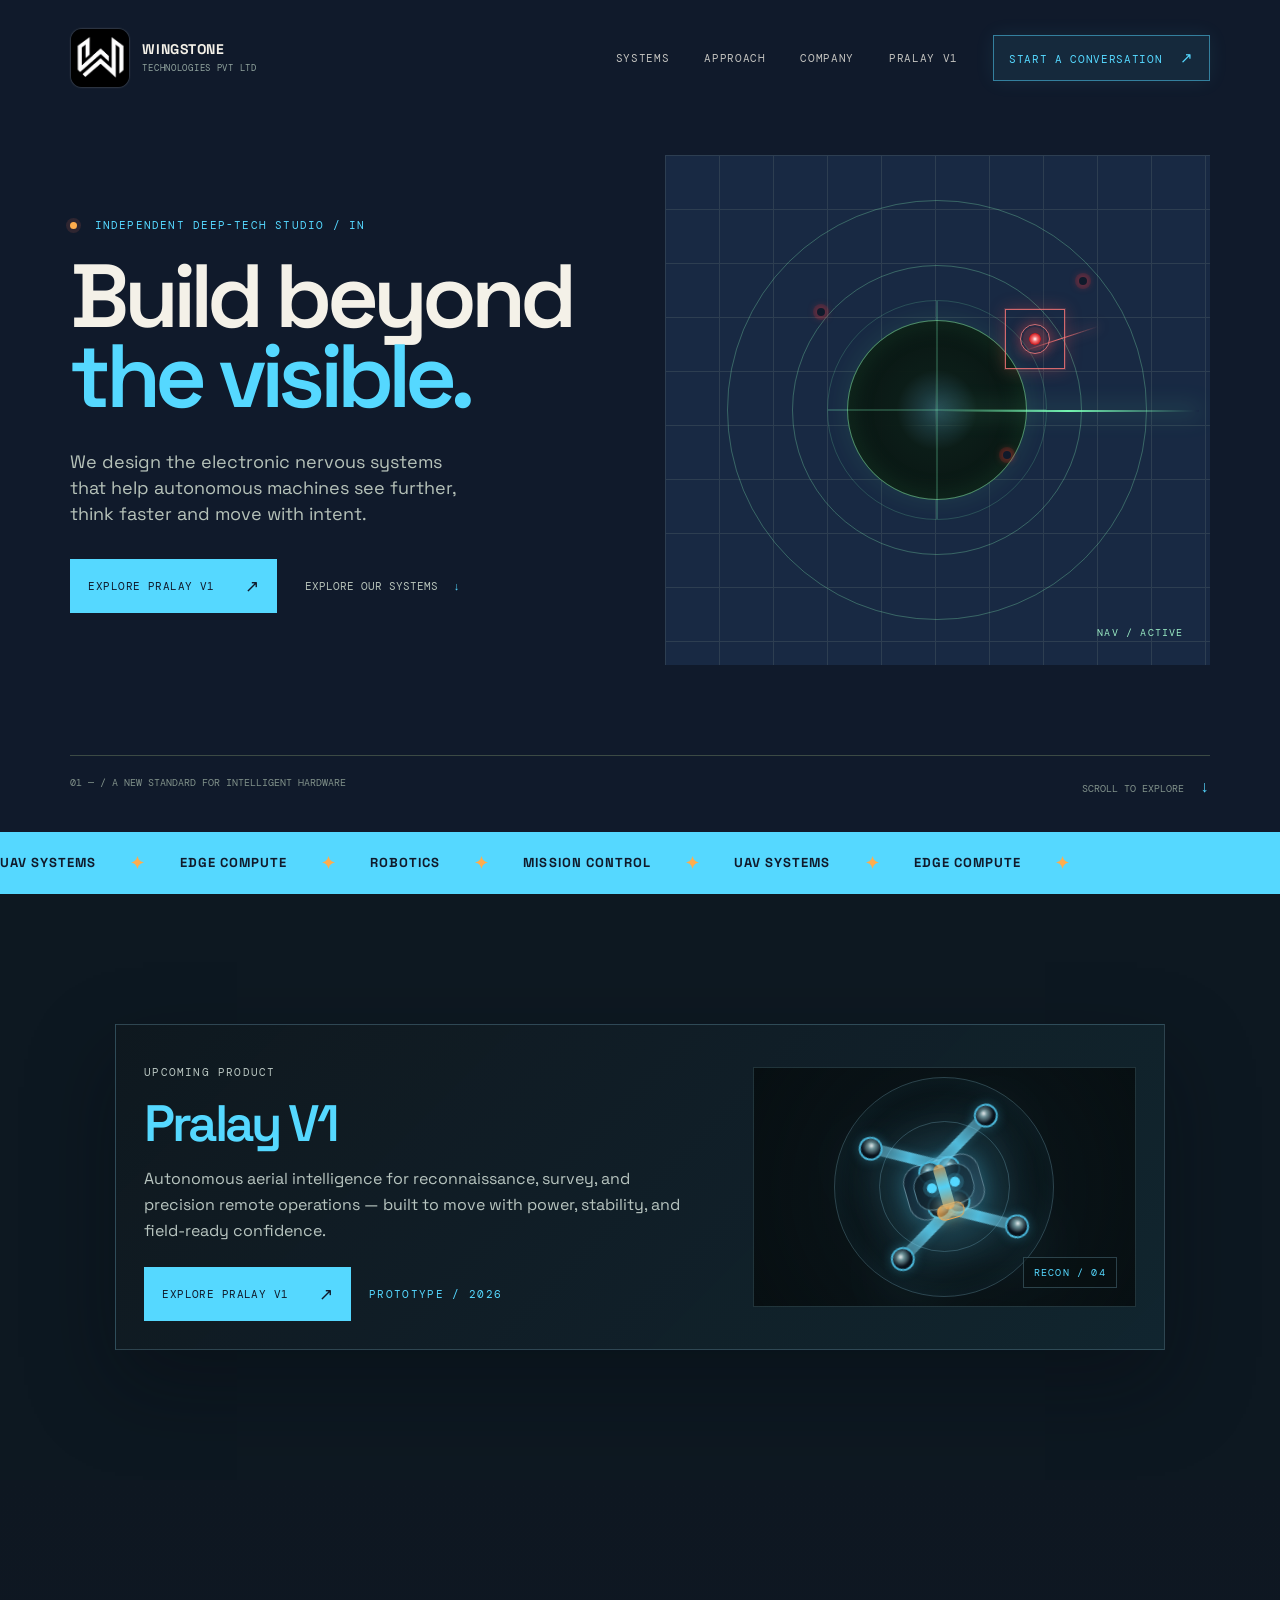
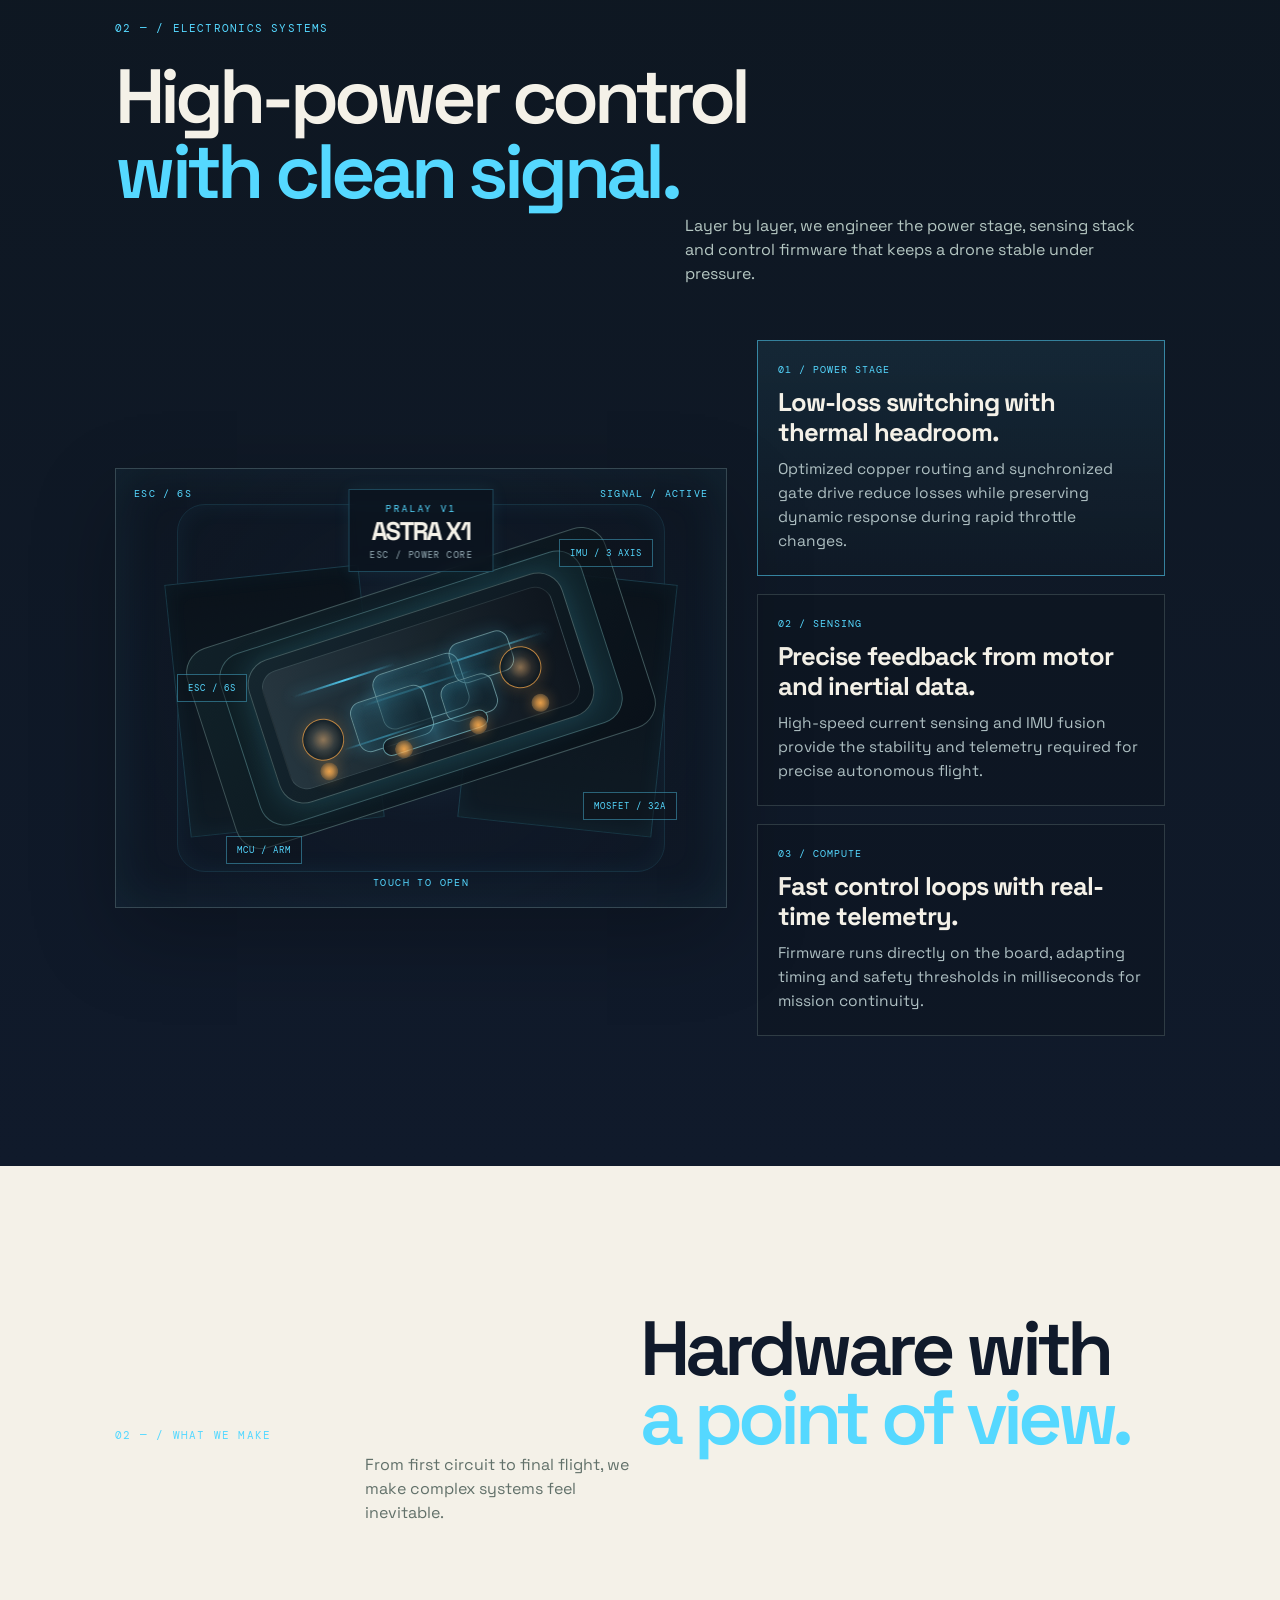
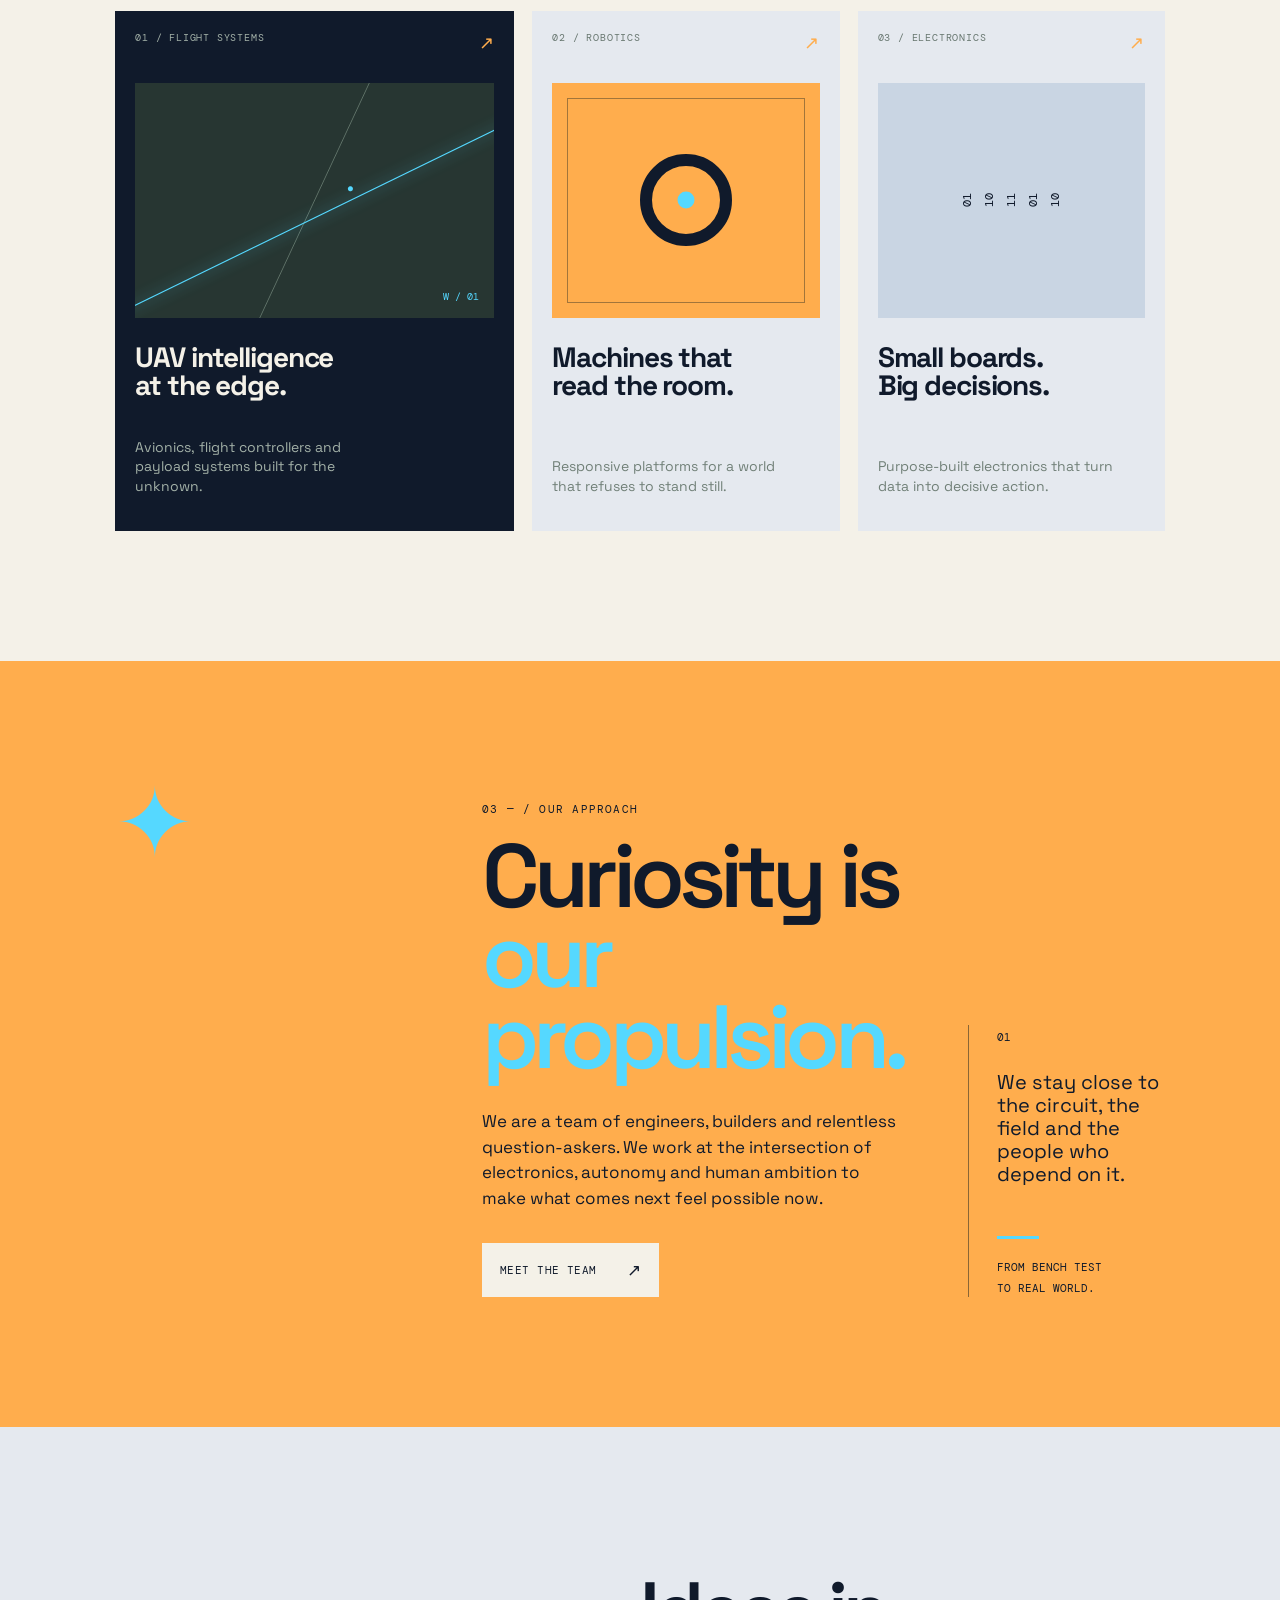
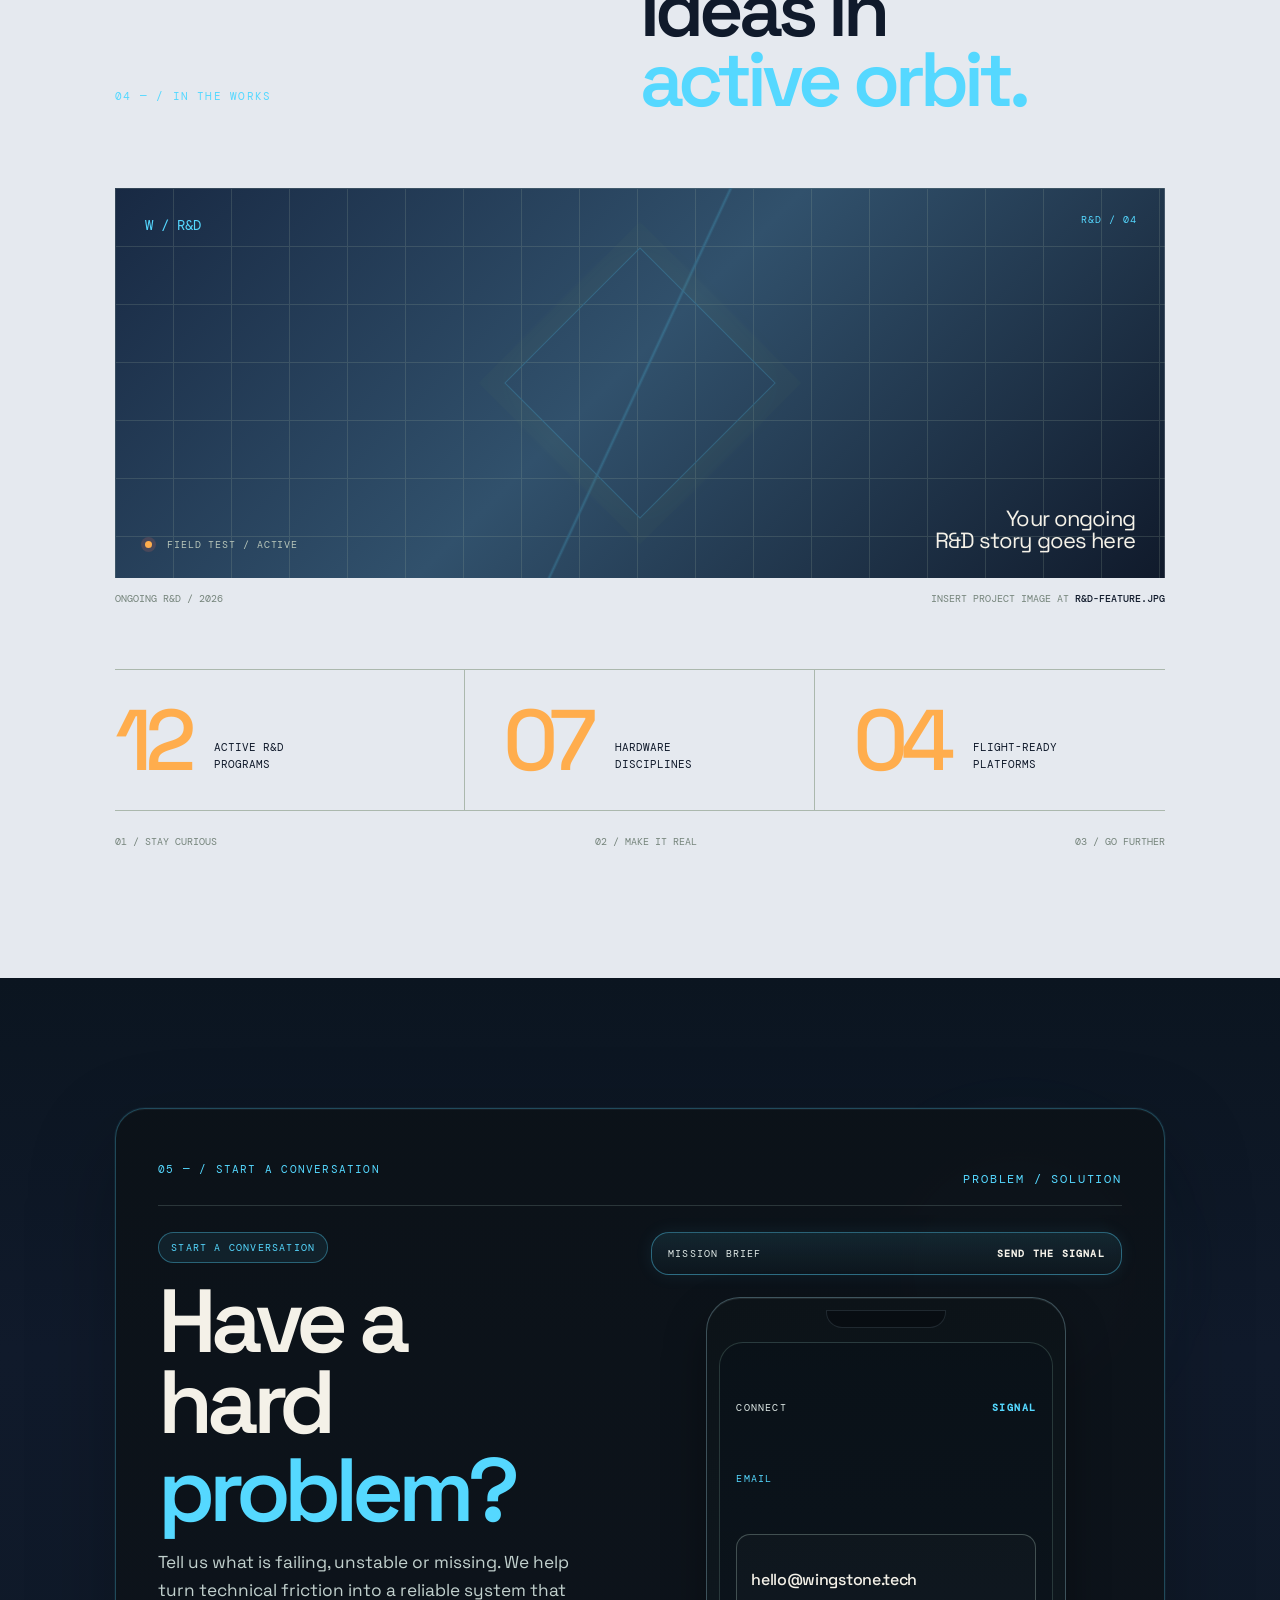
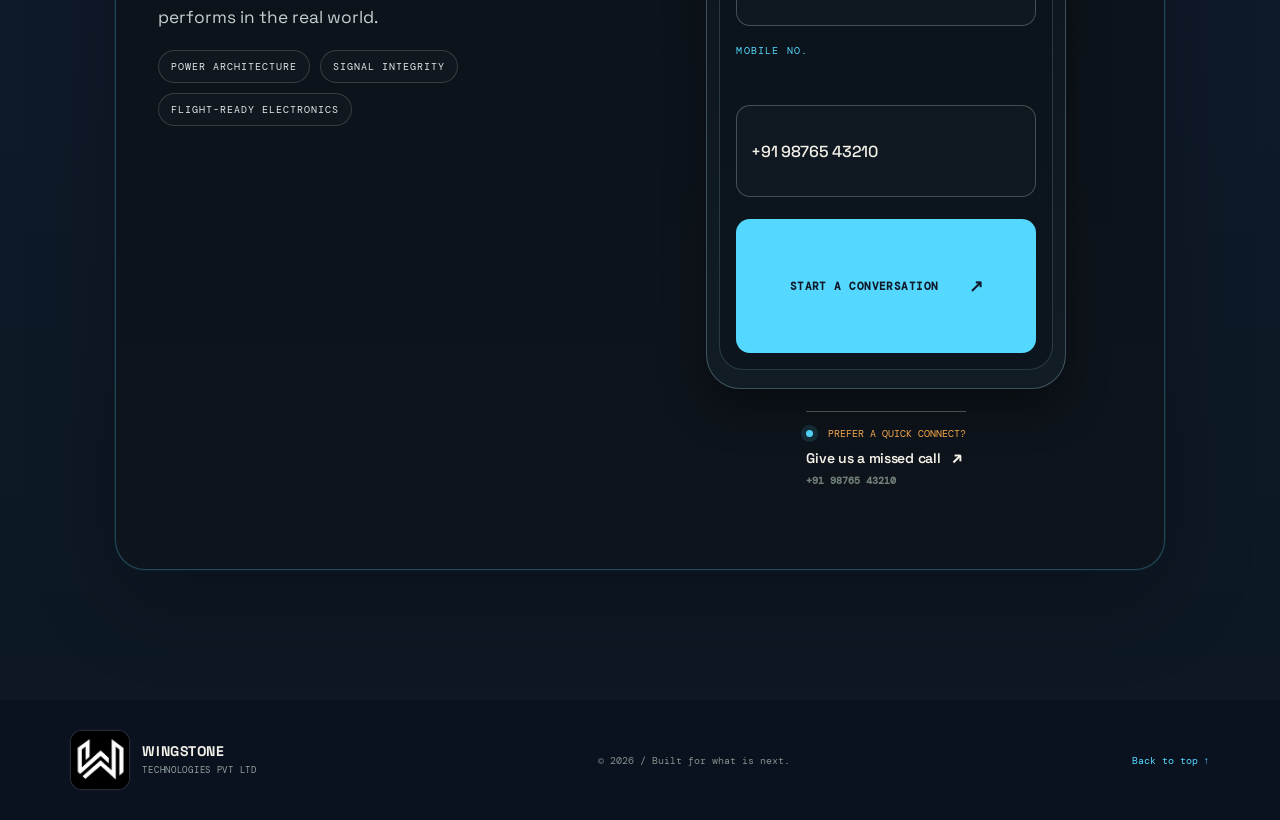
==== commit fbd614d4: "Update branding with logo" ====
--- a/index.html
+++ b/index.html
@@ -14,8 +14,8 @@
   <div class="site-shell">
     <header class="site-header">
       <a class="brand" href="#top" aria-label="Wingstone Technologies home">
-        <span class="brand-logo-slot"><span class="brand-mark"><i></i><i></i><i></i></span></span>
-        <span>WINGSTONE<span class="brand-sub">TECHNOLOGIES PVT LTD</span></span>
+        <span class="brand-logo-slot"><img src="logo.png" alt="Wingstone logo" /></span>
+        <span class="brand-text">WINGSTONE<span class="brand-sub">TECHNOLOGIES PVT LTD</span></span>
       </a>
       <button class="menu-toggle" aria-label="Toggle navigation" aria-expanded="false"><span></span><span></span></button>
       <nav class="nav-links" aria-label="Primary navigation">
@@ -289,7 +289,7 @@
       </section>
     </main>
 
-    <footer class="site-footer"><a class="brand" href="#top"><span class="brand-logo-slot"><span class="brand-mark"><i></i><i></i><i></i></span></span><span>WINGSTONE<span class="brand-sub">TECHNOLOGIES PVT LTD</span></span></a><span class="footer-note">© <span id="year"></span> / Built for what is next.</span><a class="footer-top" href="#top">Back to top ↑</a></footer>
+    <footer class="site-footer"><a class="brand" href="#top"><span class="brand-logo-slot"><img src="logo.png" alt="Wingstone logo" /></span><span class="brand-text">WINGSTONE<span class="brand-sub">TECHNOLOGIES PVT LTD</span></span></a><span class="footer-note">© <span id="year"></span> / Built for what is next.</span><a class="footer-top" href="#top">Back to top ↑</a></footer>
   </div>
   <script src="script.js"></script>
 </body>
--- a/styles.css
+++ b/styles.css
@@ -8,12 +8,11 @@
 a { color:inherit; text-decoration:none; }
 .site-shell { overflow:hidden; }
 .site-header { position:absolute; z-index:10; top:0; width:100%; padding:28px 5.5vw; display:flex; align-items:center; justify-content:space-between; color:var(--paper); }
-.brand { display:flex; align-items:center; gap:11px; font-size:14px; font-weight:700; letter-spacing:.04em; line-height:1; min-width:0; }
-.brand-logo-slot { display:inline-flex; align-items:center; justify-content:center; width:52px; height:26px; flex-shrink:0; }
-.brand > span:last-child { display:flex; flex-direction:column; justify-content:center; }
+.brand { display:flex; align-items:center; gap:12px; font-size:14px; font-weight:700; letter-spacing:.04em; line-height:1; min-width:0; }
+.brand-logo-slot { display:inline-flex; align-items:center; justify-content:center; width:60px; height:60px; flex-shrink:0; background:rgba(0,0,0,.12); border:1px solid rgba(255,255,255,.12); border-radius:12px; overflow:hidden; box-shadow:0 0 0 1px rgba(255,255,255,.02); }
+.brand-logo-slot img { display:block; width:100%; height:100%; object-fit:cover; }
+.brand-text { display:flex; flex-direction:column; justify-content:center; }
 .brand-sub { display:block; margin-top:6px; color:#91a49e; font:9px var(--mono); letter-spacing:.08em; }
-.brand-mark { display:flex; align-items:flex-end; gap:3px; height:23px; width:22px; transform:skew(-17deg); flex-shrink:0; }
-.brand-mark i { display:block; width:5px; background:var(--acid); }.brand-mark i:nth-child(1){height:13px}.brand-mark i:nth-child(2){height:19px}.brand-mark i:nth-child(3){height:23px}
 .nav-links { display:flex; align-items:center; gap:35px; font:11px var(--mono); letter-spacing:.06em; text-transform:uppercase; }.nav-links a { opacity:.78; transition:opacity .25s; }.nav-links a:hover{opacity:1}.nav-contact { border:1px solid rgba(85,216,255,.5); background:rgba(85,216,255,.08); padding:12px 15px; color:var(--acid); opacity:1!important; box-shadow:0 0 20px rgba(85,216,255,.08); }.nav-contact:hover { background:rgba(85,216,255,.12); }.nav-contact span { font-size:15px; margin-left:10px; }
 .menu-toggle { display:none; }
 .section-pad { padding:130px 9vw; }
